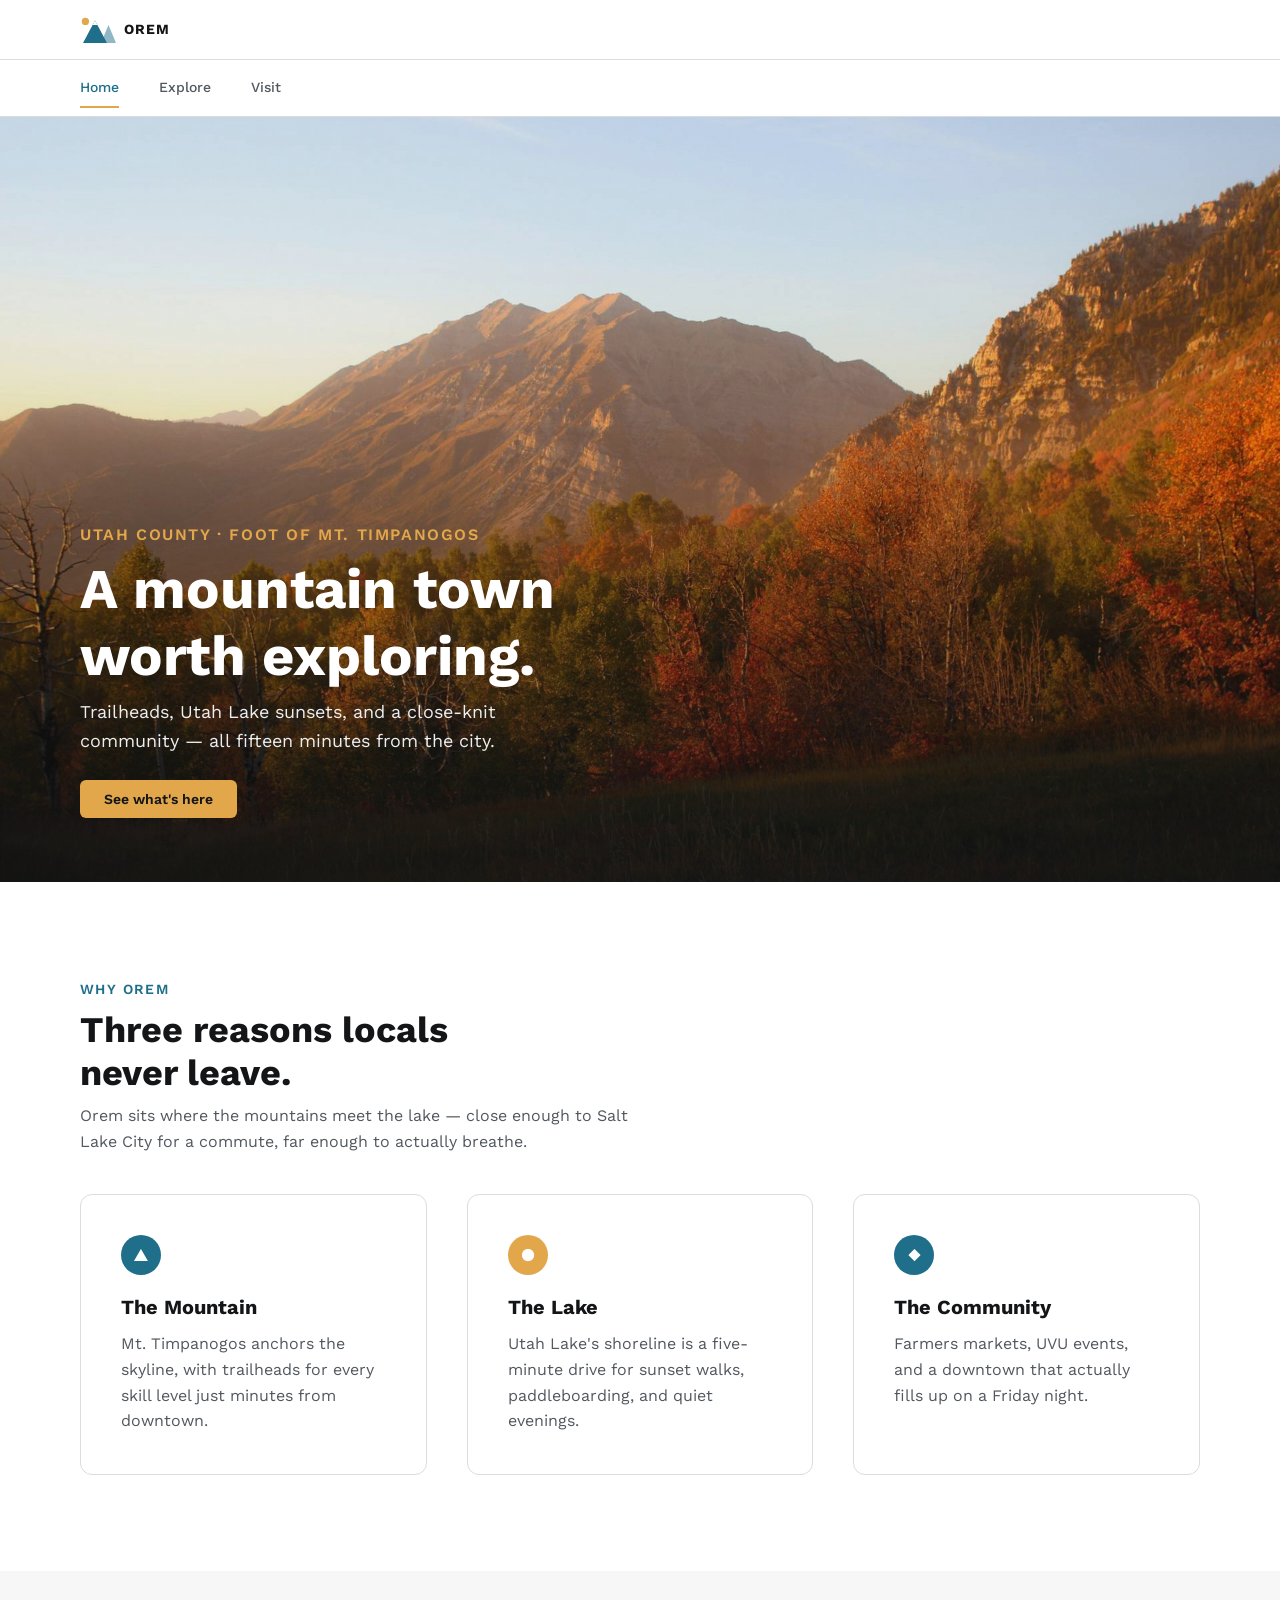
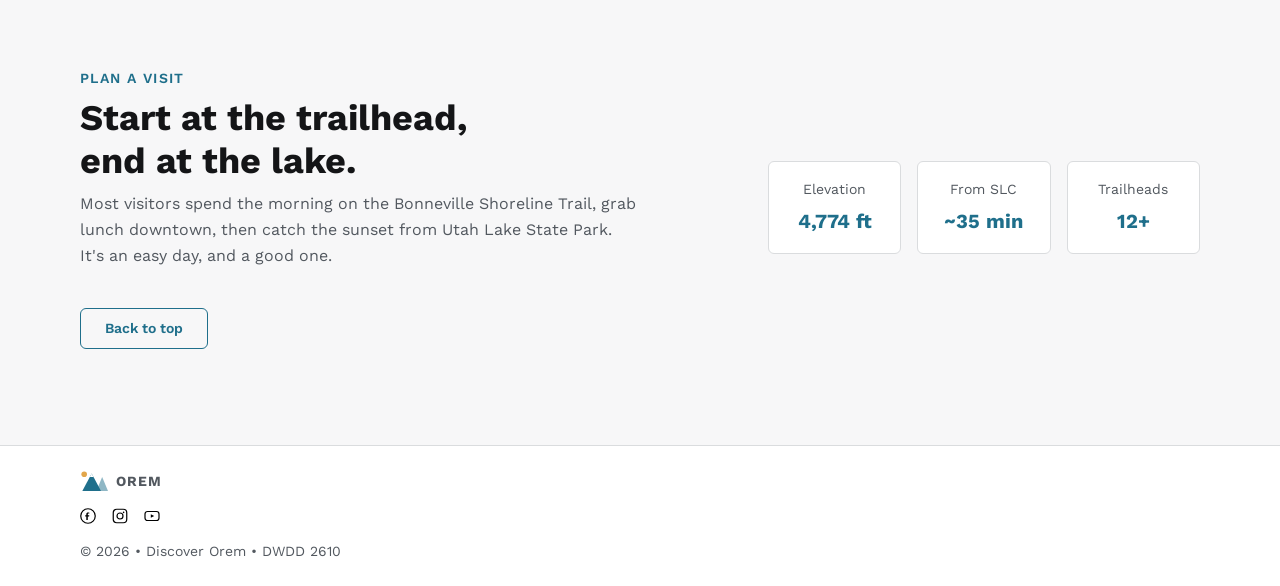
==== index.html @ 6ee5d1b7 "wordpress theme" ====
<!doctype html>
<html lang="en">
<head>
  <meta charset="UTF-8" />
  <meta name="viewport" content="width=device-width, initial-scale=1.0" />
  <title>Discover Orem — A Mountain Town Worth Exploring</title>
  <meta name="description" content="Discover Orem, Utah — at the foot of Mt. Timpanogos. Trails, Utah Lake, community events, and small-town charm minutes from the city." />

  <!-- Open Graph -->
  <meta property="og:title" content="Discover Orem — A Mountain Town Worth Exploring" />
  <meta property="og:description" content="Discover Orem, Utah — at the foot of Mt. Timpanogos. Trails, Utah Lake, community events, and small-town charm minutes from the city." />
  <meta property="og:type" content="website" />
  <meta property="og:url" content="https://21sbishop.github.io/2610-start-file/" />
  <meta property="og:image" content="https://21sbishop.github.io/2610-start-file/img/og-image.jpg" />
  <meta property="og:image:width" content="1200" />
  <meta property="og:image:height" content="630" />
  <meta property="og:image:alt" content="Discover Orem: Mt. Timpanogos above fall foliage in Utah County" />
  <meta property="og:logo" content="https://21sbishop.github.io/2610-start-file/img/android-chrome-512x512.png" />
  <meta name="twitter:card" content="summary_large_image" />
  <meta name="twitter:title" content="Discover Orem — A Mountain Town Worth Exploring" />
  <meta name="twitter:description" content="Discover Orem, Utah — at the foot of Mt. Timpanogos. Trails, Utah Lake, community events, and small-town charm minutes from the city." />
  <meta name="twitter:image" content="https://21sbishop.github.io/2610-start-file/img/og-image.jpg" />

  <!-- Favicons -->
  <link rel="icon" href="favicon.ico" sizes="any" />
  <link rel="icon" type="image/png" sizes="96x96" href="img/favicon-96x96.png" />
  <link rel="icon" type="image/svg+xml" href="img/favicon.svg" />
  <link rel="icon" type="image/png" sizes="32x32" href="img/favicon-32x32.png" />
  <link rel="icon" type="image/png" sizes="16x16" href="img/favicon-16x16.png" />
  <link rel="apple-touch-icon" sizes="180x180" href="img/apple-touch-icon.png" />
  <link rel="manifest" href="site.webmanifest" />
  <meta name="theme-color" content="#1f6f8b" />
  <meta name="apple-mobile-web-app-title" content="Orem" />

  
  <link rel="preconnect" href="https://fonts.googleapis.com" />
  <link rel="preconnect" href="https://fonts.gstatic.com" crossorigin />
  <link href="https://fonts.googleapis.com/css2?family=Work+Sans:wght@400;500;600;700&display=swap" rel="stylesheet" />


  <link rel="stylesheet" href="styles/styles.min.css" />

  <!-- Scripts -->
  <script src="scripts/year.js" defer></script>
  <script src="scripts/navigation.js" defer></script>
</head>
<body>
  <a class="skip-link" href="#main">Skip to main content</a>

  <header class="site-header">
    <div class="container site-header__inner">
      <a class="brand" href="#hero">
        <img class="brand__mark" src="img/logo.svg" alt="" width="36" height="27" loading="lazy" />
        <span class="brand__name">OREM</span>
      </a>
      <button class="hamburger-button" aria-label="Toggle navigation" aria-expanded="false" aria-controls="primary-nav"></button>
    </div>
  </header>

  <nav class="primary-nav" id="primary-nav" aria-label="Primary">
    <div class="container">
      <ul class="site-nav">
        <li class="active"><a class="site-nav__link" href="#hero">Home</a></li>
        <li><a class="site-nav__link" href="#features">Explore</a></li>
        <li><a class="site-nav__link" href="#visit">Visit</a></li>
      </ul>
    </div>
  </nav>

  <main id="main">
 
    <section class="hero" id="hero">
      <div class="hero__media" role="img" aria-label="Golden-hour view of the Wasatch mountains and fall foliage in Provo Canyon, Utah"></div>
      <div class="hero__scrim"></div>
      <div class="container hero__content">
        <p class="hero__eyebrow">Utah County · Foot of Mt. Timpanogos</p>
        <h1 class="hero__title">A mountain town worth exploring.</h1>
        <p class="hero__subtitle">
          Trailheads, Utah Lake sunsets, and a close-knit community — all
          fifteen minutes from the city.
        </p>
        <a class="button button--primary" href="#features">See what's here</a>
      </div>
    </section>

   
    <section class="section" id="features">
      <div class="container">
        <p class="section__eyebrow">Why Orem</p>
        <h2 class="section__title">Three reasons locals never leave.</h2>
        <p class="section__lede">
          Orem sits where the mountains meet the lake — close enough to
          Salt Lake City for a commute, far enough to actually breathe.
        </p>

        <div class="card-grid">
          <article class="card">
            <div class="card__icon card__icon--primary" aria-hidden="true">▲</div>
            <h3 class="card__title">The Mountain</h3>
            <p class="card__text">
              Mt. Timpanogos anchors the skyline, with trailheads for
              every skill level just minutes from downtown.
            </p>
          </article>

          <article class="card">
            <div class="card__icon card__icon--secondary" aria-hidden="true">●</div>
            <h3 class="card__title">The Lake</h3>
            <p class="card__text">
              Utah Lake's shoreline is a five-minute drive for sunset
              walks, paddleboarding, and quiet evenings.
            </p>
          </article>

          <article class="card">
            <div class="card__icon card__icon--primary" aria-hidden="true">◆</div>
            <h3 class="card__title">The Community</h3>
            <p class="card__text">
              Farmers markets, UVU events, and a downtown that actually
              fills up on a Friday night.
            </p>
          </article>
        </div>
      </div>
    </section>

    
    <section class="section section--alt" id="visit">
      <div class="container visit">
        <div class="visit__text">
          <p class="section__eyebrow">Plan a visit</p>
          <h2 class="section__title">Start at the trailhead, end at the lake.</h2>
          <p class="section__lede">
            Most visitors spend the morning on the Bonneville Shoreline
            Trail, grab lunch downtown, then catch the sunset from Utah
            Lake State Park. It's an easy day, and a good one.
          </p>
          <a class="button button--secondary" href="#hero">Back to top</a>
        </div>
        <div class="visit__panel">
          <dl class="stat-list">
            <div class="stat">
              <dt class="stat__label">Elevation</dt>
              <dd class="stat__value">4,774 ft</dd>
            </div>
            <div class="stat">
              <dt class="stat__label">From SLC</dt>
              <dd class="stat__value">~35 min</dd>
            </div>
            <div class="stat">
              <dt class="stat__label">Trailheads</dt>
              <dd class="stat__value">12+</dd>
            </div>
          </dl>
        </div>
      </div>
    </section>
  </main>

  <footer class="site-footer">
    <div class="container site-footer__inner">
      <a class="brand brand--footer" href="#hero">
        <img class="brand__mark" src="img/logo.svg" alt="" width="28" height="21" loading="lazy" />
        <span class="brand__name">OREM</span>
      </a>

      <section class="social">
        <a href="#" target="_blank" rel="noopener" aria-label="Orem on Facebook"><img src="img/icon-facebook.svg" alt="" width="16" height="16"></a>
        <a href="#" target="_blank" rel="noopener" aria-label="Orem on Instagram"><img src="img/icon-instagram.svg" alt="" width="16" height="16"></a>
        <a href="#" target="_blank" rel="noopener" aria-label="Orem on YouTube"><img src="img/icon-youtube.svg" alt="" width="16" height="16"></a>
      </section>

      <p class="site-footer__copy">
        &copy; <span id="currentyear"></span> &bull; Discover Orem &bull; DWDD 2610
      </p>
    </div>
  </footer>
</body>
</html>
---- styles/styles.min.css ----
*,*::before,*::after{box-sizing:border-box}html{-webkit-text-size-adjust:100%;text-size-adjust:100%;scroll-behavior:smooth}body{margin:0;min-height:100vh}h1,h2,h3,h4,h5,h6,p,figure,blockquote,dl,dd{margin:0}ul,ol{margin:0;padding:0;list-style:none}img,picture,svg,video{display:block;max-width:100%;height:auto}a{color:inherit;text-decoration:none}button,input,select,textarea{font:inherit;color:inherit;background:none;border:none}button{cursor:pointer}table{border-collapse:collapse;border-spacing:0}:focus-visible{outline:3px solid currentColor;outline-offset:2px}body{font-family:"Work Sans",-apple-system,BlinkMacSystemFont,"Segoe UI",sans-serif;font-size:1rem;line-height:1.6;color:#141517;background-color:#fff}.container{width:100%;max-width:1200px;margin-inline:auto;padding-inline:1rem}.skip-link{position:absolute;top:-100%;left:0;background:#1f6f8b;color:#fff;padding:.5rem 1rem;z-index:100}.skip-link:focus{top:0}.site-header{background-color:#fff;border-bottom:1px solid #dadcde;position:sticky;top:0;z-index:10}.site-header__inner{display:flex;align-items:center;justify-content:space-between;gap:.5rem;padding-block:.5rem}.brand{display:flex;align-items:center;gap:.5rem}.brand__name{font-weight:700;letter-spacing:.08em;font-size:.875rem}.hamburger-button{position:relative;display:block;width:24px;height:18px;background:rgba(0,0,0,0);border:none;padding:0;margin:0;cursor:pointer;color:#141517}.hamburger-button::before{content:"";position:absolute;top:0;left:0;width:100%;height:2px;background-color:currentColor;border-radius:2px;box-shadow:0 7px 0 currentColor,0 14px 0 currentColor}.hamburger-button:focus-visible{outline:2px solid #1f6f8b;outline-offset:4px}.primary-nav{border-bottom:1px solid #dadcde;background-color:#fff}.primary-nav .site-nav{display:none;flex-direction:column;padding-block:.5rem}.primary-nav.is-open .site-nav{display:flex}.site-nav__link{display:block;font-weight:500;font-size:.875rem;color:#52585f;padding-block:.5rem;border-bottom:2px solid rgba(0,0,0,0);transition:color .15s ease,border-color .15s ease}.site-nav__link:hover,.site-nav__link:focus-visible{color:#141517}.site-nav li.active .site-nav__link{color:#1f6f8b;border-bottom-color:#e2a64b}.button{display:inline-block;padding:.5rem 1.5rem;border-radius:6px;font-weight:600;font-size:.875rem;transition:transform .15s ease,background-color .15s ease}.button:hover,.button:focus-visible{transform:translateY(-1px)}.button--primary{background-color:#e2a64b;color:#141517}.button--secondary{background-color:rgba(0,0,0,0);color:#1f6f8b;border:1px solid #1f6f8b}.hero{position:relative;min-height:70vh;display:flex;align-items:flex-end;overflow:hidden}.hero__media{position:absolute;inset:0;background-color:#141517;background-image:url("../img/hero.jpg");background-size:cover;background-position:center 65%}.hero__scrim{position:absolute;inset:0;background:linear-gradient(to top, rgba(20, 21, 23, 0.75), rgba(20, 21, 23, 0.1) 60%)}.hero__content{position:relative;z-index:1;color:#fff;padding-block:4rem 2.5rem}.hero__eyebrow{text-transform:uppercase;letter-spacing:.1em;font-size:.875rem;font-weight:600;color:#e2a64b;margin-bottom:.5rem}.hero__title{font-size:2.25rem;font-weight:700;line-height:1.2;max-width:14ch;margin-bottom:.5rem}.hero__subtitle{max-width:42ch;color:#edeeef;margin-bottom:1.5rem}.section{padding-block:4rem}.section--alt{background-color:#f7f7f8}.section__eyebrow{text-transform:uppercase;letter-spacing:.1em;font-size:.875rem;font-weight:600;color:#1f6f8b;margin-bottom:.5rem}.section__title{font-size:1.75rem;font-weight:700;line-height:1.2;max-width:20ch;margin-bottom:.5rem}.section__lede{max-width:56ch;color:#52585f;margin-bottom:2.5rem}.card-grid{display:grid;grid-template-columns:1fr;gap:1.5rem}.card{background-color:#fff;border:1px solid #dadcde;border-radius:12px;padding:1.5rem}.card__icon{display:inline-flex;align-items:center;justify-content:center;width:2.5rem;height:2.5rem;border-radius:50%;font-size:1.125rem;margin-bottom:1rem;color:#fff}.card__icon--primary{background-color:#1f6f8b}.card__icon--secondary{background-color:#e2a64b}.card__title{font-size:1.25rem;font-weight:700;margin-bottom:.5rem}.card__text{color:#52585f}.visit{display:grid;gap:2.5rem}.stat-list{display:grid;grid-template-columns:repeat(3, 1fr);gap:1rem}.stat{background-color:#fff;border-radius:6px;padding:1rem;text-align:center;border:1px solid #dadcde}.stat__label{display:block;font-size:.875rem;color:#52585f;margin-bottom:.25rem}.stat__value{display:block;font-size:1.25rem;font-weight:700;color:#1f6f8b;margin:0}.site-footer{border-top:1px solid #dadcde;padding-block:1.5rem}.site-footer__inner{display:flex;flex-direction:column;align-items:flex-start;gap:1rem}.brand--footer .brand__name{color:#52585f}.social{display:flex;gap:1rem}.social a{display:inline-flex;color:#52585f;transition:color .15s ease}.social a:hover,.social a:focus-visible{color:#1f6f8b}.site-footer__copy{font-size:.875rem;color:#52585f}@media(min-width: 48rem){.container{padding-inline:2.5rem}.hamburger-button{display:none}.primary-nav .site-nav{display:flex;flex-direction:row;gap:2.5rem;padding-block:.5rem}.hero{min-height:60vh}.hero__title{font-size:2.75rem;max-width:16ch}.card-grid{grid-template-columns:repeat(2, 1fr)}.visit{grid-template-columns:3fr 2fr;align-items:center}}@media(min-width: 64rem){.site-header__inner{padding-block:1rem}.hero{min-height:85vh}.hero__content{padding-block:6rem 4rem}.hero__eyebrow{font-size:1rem}.hero__title{font-size:3.5rem;max-width:18ch}.hero__subtitle{font-size:1.125rem}.section{padding-block:6rem}.section__title{font-size:2.25rem}.card-grid{grid-template-columns:repeat(3, 1fr);gap:2.5rem}.card{padding:2.5rem}}@media(min-width: 90rem){.hero__title{font-size:4rem}.section__lede{font-size:1.125rem}.stat__value{font-size:1.75rem}}
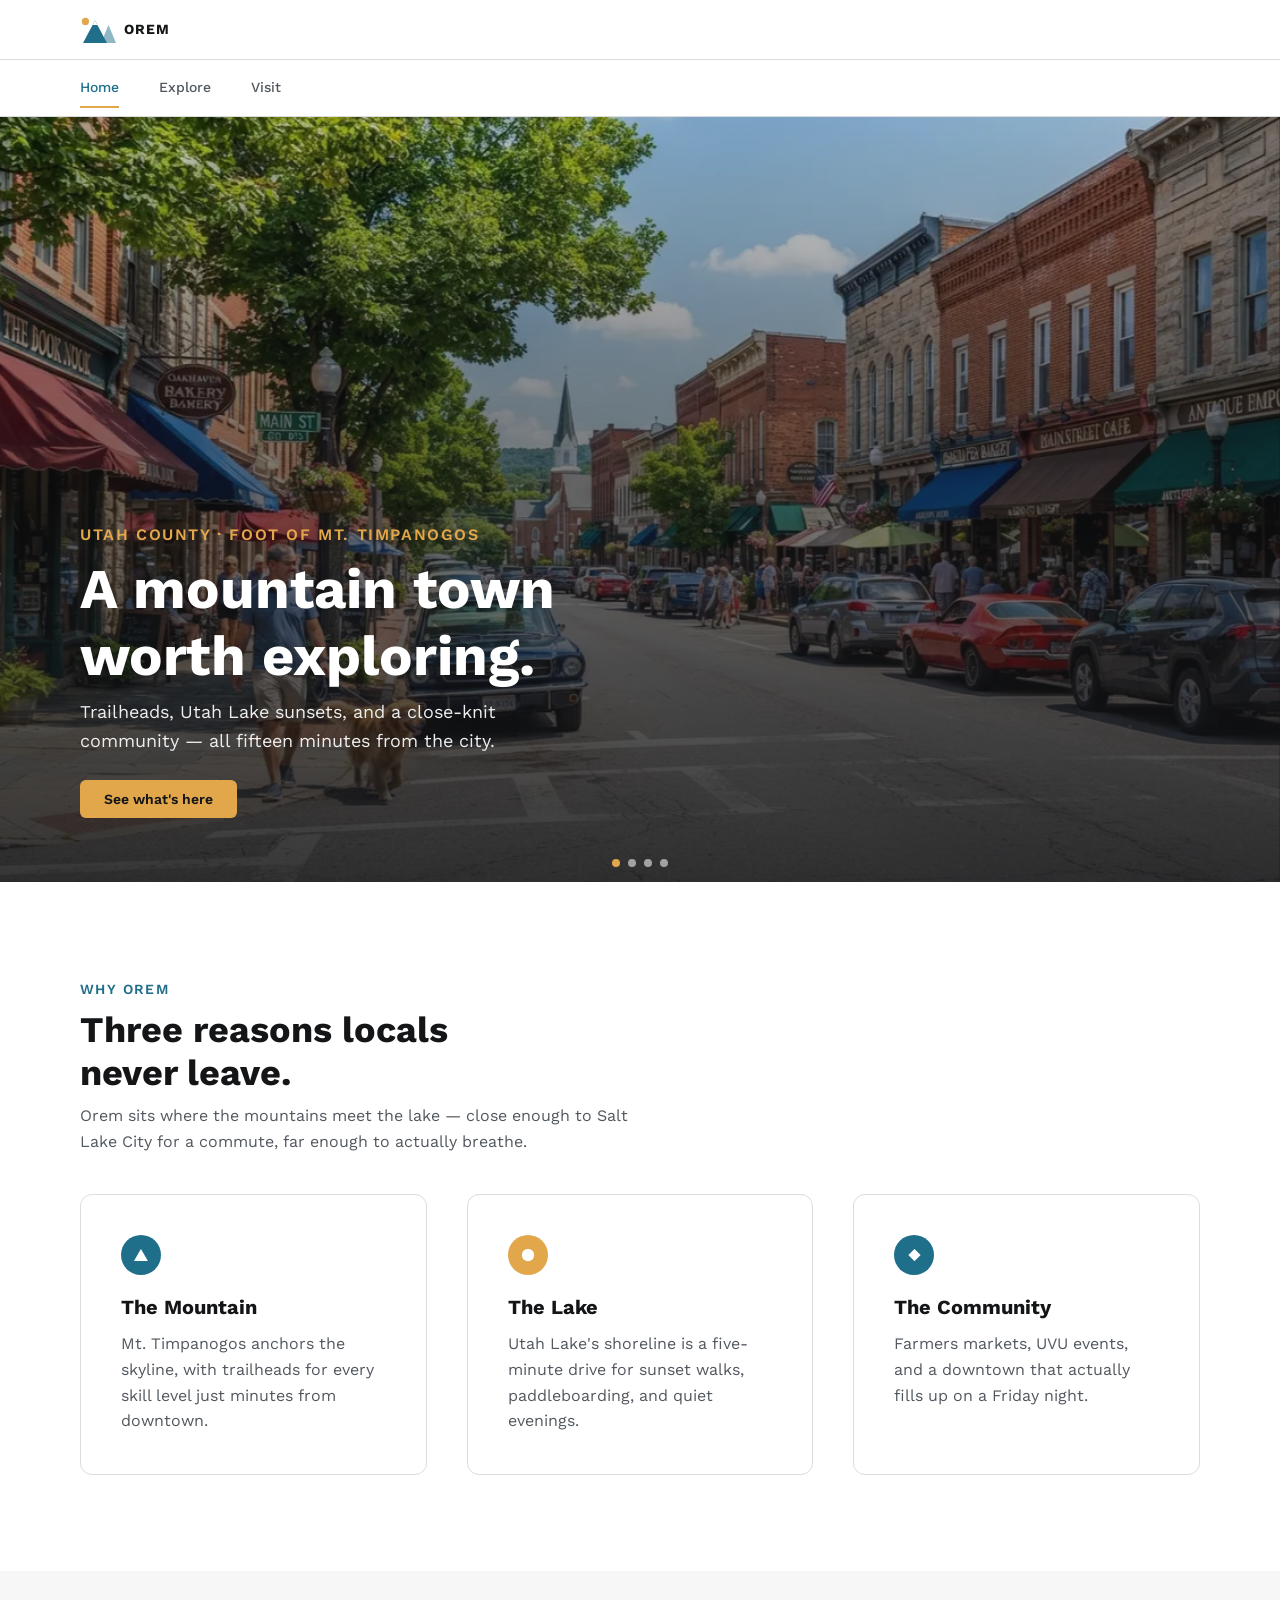
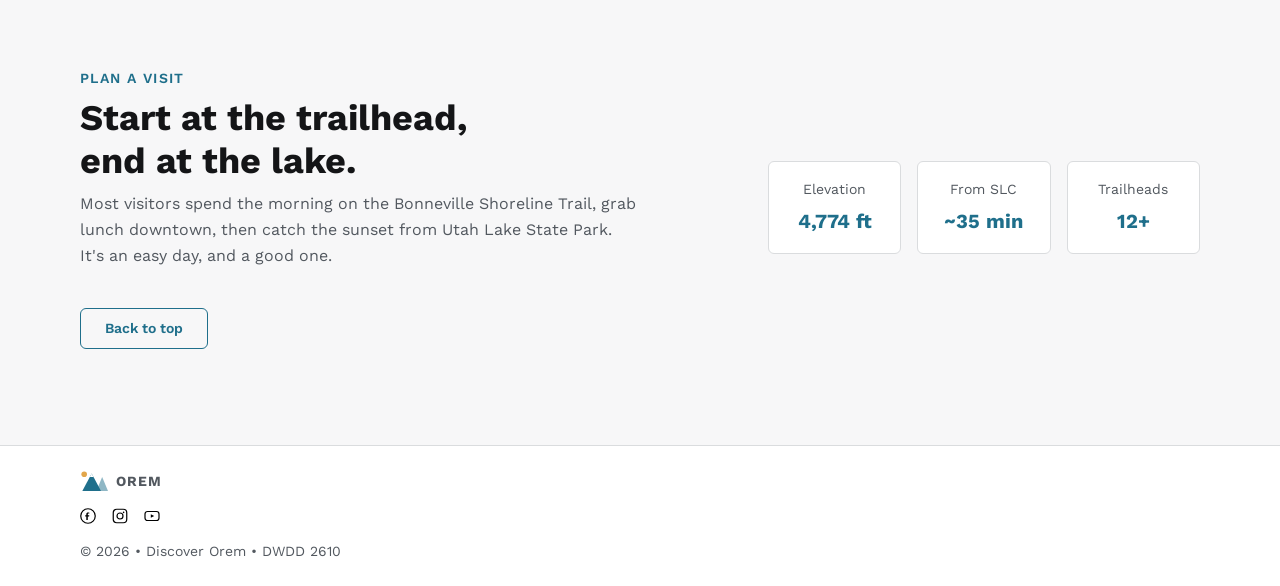
==== commit 9a18172d: "slider" ====
--- a/index.html
+++ b/index.html
@@ -22,7 +22,7 @@
   <meta name="twitter:image" content="https://21sbishop.github.io/2610-start-file/img/og-image.jpg" />
 
   <!-- Favicons -->
-  <link rel="icon" href="favicon.ico" sizes="any" />
+  <link rel="icon" href="favicon.ico?v=2" sizes="any" />
   <link rel="icon" type="image/png" sizes="96x96" href="img/favicon-96x96.png" />
   <link rel="icon" type="image/svg+xml" href="img/favicon.svg" />
   <link rel="icon" type="image/png" sizes="32x32" href="img/favicon-32x32.png" />
@@ -39,10 +39,13 @@
 
 
   <link rel="stylesheet" href="styles/styles.min.css" />
+  <link rel="stylesheet" href="https://cdn.jsdelivr.net/npm/swiper@11/swiper-bundle.min.css" />
 
   <!-- Scripts -->
   <script src="scripts/year.js" defer></script>
   <script src="scripts/navigation.js" defer></script>
+  <script src="https://cdn.jsdelivr.net/npm/swiper@11/swiper-bundle.min.js" defer></script>
+  <script src="scripts/swiper.js" defer></script>
 </head>
 <body>
   <a class="skip-link" href="#main">Skip to main content</a>
@@ -70,8 +73,37 @@
   <main id="main">
  
     <section class="hero" id="hero">
-      <div class="hero__media" role="img" aria-label="Golden-hour view of the Wasatch mountains and fall foliage in Provo Canyon, Utah"></div>
+      <!-- Slider: Swiper.js, small images up to 450px wide, large images above -->
+      <div class="swiper hero__media">
+        <div class="swiper-wrapper">
+          <div class="swiper-slide">
+            <picture>
+              <source media="(min-width: 450px)" srcset="sliders/slider1-large.webp">
+              <img src="sliders/slider1-small.webp" alt="Summer on Main Street in Orem, with a man walking his golden retriever past classic cars" width="450" height="338" loading="lazy">
+            </picture>
+          </div>
+          <div class="swiper-slide">
+            <picture>
+              <source media="(min-width: 450px)" srcset="sliders/slider2-large.webp">
+              <img src="sliders/slider2-small.webp" alt="Fall on Main Street in Orem, with orange and red trees, scooters, and bike riders" width="450" height="338" loading="lazy">
+            </picture>
+          </div>
+          <div class="swiper-slide">
+            <picture>
+              <source media="(min-width: 450px)" srcset="sliders/slider3-large.webp">
+              <img src="sliders/slider3-small.webp" alt="Winter on Main Street in Orem, with neighbors shoveling snow from the sidewalks" width="450" height="338" loading="lazy">
+            </picture>
+          </div>
+          <div class="swiper-slide">
+            <picture>
+              <source media="(min-width: 450px)" srcset="sliders/slider4-large.webp">
+              <img src="sliders/slider4-small.webp" alt="Fireworks over Main Street in Orem on a summer night" width="450" height="338" loading="lazy">
+            </picture>
+          </div>
+        </div>
+      </div>
       <div class="hero__scrim"></div>
+      <div class="swiper-pagination"></div>
       <div class="container hero__content">
         <p class="hero__eyebrow">Utah County · Foot of Mt. Timpanogos</p>
         <h1 class="hero__title">A mountain town worth exploring.</h1>
--- a/styles/styles.min.css
+++ b/styles/styles.min.css
@@ -1 +1 @@
-*,*::before,*::after{box-sizing:border-box}html{-webkit-text-size-adjust:100%;text-size-adjust:100%;scroll-behavior:smooth}body{margin:0;min-height:100vh}h1,h2,h3,h4,h5,h6,p,figure,blockquote,dl,dd{margin:0}ul,ol{margin:0;padding:0;list-style:none}img,picture,svg,video{display:block;max-width:100%;height:auto}a{color:inherit;text-decoration:none}button,input,select,textarea{font:inherit;color:inherit;background:none;border:none}button{cursor:pointer}table{border-collapse:collapse;border-spacing:0}:focus-visible{outline:3px solid currentColor;outline-offset:2px}body{font-family:"Work Sans",-apple-system,BlinkMacSystemFont,"Segoe UI",sans-serif;font-size:1rem;line-height:1.6;color:#141517;background-color:#fff}.container{width:100%;max-width:1200px;margin-inline:auto;padding-inline:1rem}.skip-link{position:absolute;top:-100%;left:0;background:#1f6f8b;color:#fff;padding:.5rem 1rem;z-index:100}.skip-link:focus{top:0}.site-header{background-color:#fff;border-bottom:1px solid #dadcde;position:sticky;top:0;z-index:10}.site-header__inner{display:flex;align-items:center;justify-content:space-between;gap:.5rem;padding-block:.5rem}.brand{display:flex;align-items:center;gap:.5rem}.brand__name{font-weight:700;letter-spacing:.08em;font-size:.875rem}.hamburger-button{position:relative;display:block;width:24px;height:18px;background:rgba(0,0,0,0);border:none;padding:0;margin:0;cursor:pointer;color:#141517}.hamburger-button::before{content:"";position:absolute;top:0;left:0;width:100%;height:2px;background-color:currentColor;border-radius:2px;box-shadow:0 7px 0 currentColor,0 14px 0 currentColor}.hamburger-button:focus-visible{outline:2px solid #1f6f8b;outline-offset:4px}.primary-nav{border-bottom:1px solid #dadcde;background-color:#fff}.primary-nav .site-nav{display:none;flex-direction:column;padding-block:.5rem}.primary-nav.is-open .site-nav{display:flex}.site-nav__link{display:block;font-weight:500;font-size:.875rem;color:#52585f;padding-block:.5rem;border-bottom:2px solid rgba(0,0,0,0);transition:color .15s ease,border-color .15s ease}.site-nav__link:hover,.site-nav__link:focus-visible{color:#141517}.site-nav li.active .site-nav__link{color:#1f6f8b;border-bottom-color:#e2a64b}.button{display:inline-block;padding:.5rem 1.5rem;border-radius:6px;font-weight:600;font-size:.875rem;transition:transform .15s ease,background-color .15s ease}.button:hover,.button:focus-visible{transform:translateY(-1px)}.button--primary{background-color:#e2a64b;color:#141517}.button--secondary{background-color:rgba(0,0,0,0);color:#1f6f8b;border:1px solid #1f6f8b}.hero{position:relative;min-height:70vh;display:flex;align-items:flex-end;overflow:hidden}.hero__media{position:absolute;inset:0;background-color:#141517;background-image:url("../img/hero.jpg");background-size:cover;background-position:center 65%}.hero__scrim{position:absolute;inset:0;background:linear-gradient(to top, rgba(20, 21, 23, 0.75), rgba(20, 21, 23, 0.1) 60%)}.hero__content{position:relative;z-index:1;color:#fff;padding-block:4rem 2.5rem}.hero__eyebrow{text-transform:uppercase;letter-spacing:.1em;font-size:.875rem;font-weight:600;color:#e2a64b;margin-bottom:.5rem}.hero__title{font-size:2.25rem;font-weight:700;line-height:1.2;max-width:14ch;margin-bottom:.5rem}.hero__subtitle{max-width:42ch;color:#edeeef;margin-bottom:1.5rem}.section{padding-block:4rem}.section--alt{background-color:#f7f7f8}.section__eyebrow{text-transform:uppercase;letter-spacing:.1em;font-size:.875rem;font-weight:600;color:#1f6f8b;margin-bottom:.5rem}.section__title{font-size:1.75rem;font-weight:700;line-height:1.2;max-width:20ch;margin-bottom:.5rem}.section__lede{max-width:56ch;color:#52585f;margin-bottom:2.5rem}.card-grid{display:grid;grid-template-columns:1fr;gap:1.5rem}.card{background-color:#fff;border:1px solid #dadcde;border-radius:12px;padding:1.5rem}.card__icon{display:inline-flex;align-items:center;justify-content:center;width:2.5rem;height:2.5rem;border-radius:50%;font-size:1.125rem;margin-bottom:1rem;color:#fff}.card__icon--primary{background-color:#1f6f8b}.card__icon--secondary{background-color:#e2a64b}.card__title{font-size:1.25rem;font-weight:700;margin-bottom:.5rem}.card__text{color:#52585f}.visit{display:grid;gap:2.5rem}.stat-list{display:grid;grid-template-columns:repeat(3, 1fr);gap:1rem}.stat{background-color:#fff;border-radius:6px;padding:1rem;text-align:center;border:1px solid #dadcde}.stat__label{display:block;font-size:.875rem;color:#52585f;margin-bottom:.25rem}.stat__value{display:block;font-size:1.25rem;font-weight:700;color:#1f6f8b;margin:0}.site-footer{border-top:1px solid #dadcde;padding-block:1.5rem}.site-footer__inner{display:flex;flex-direction:column;align-items:flex-start;gap:1rem}.brand--footer .brand__name{color:#52585f}.social{display:flex;gap:1rem}.social a{display:inline-flex;color:#52585f;transition:color .15s ease}.social a:hover,.social a:focus-visible{color:#1f6f8b}.site-footer__copy{font-size:.875rem;color:#52585f}@media(min-width: 48rem){.container{padding-inline:2.5rem}.hamburger-button{display:none}.primary-nav .site-nav{display:flex;flex-direction:row;gap:2.5rem;padding-block:.5rem}.hero{min-height:60vh}.hero__title{font-size:2.75rem;max-width:16ch}.card-grid{grid-template-columns:repeat(2, 1fr)}.visit{grid-template-columns:3fr 2fr;align-items:center}}@media(min-width: 64rem){.site-header__inner{padding-block:1rem}.hero{min-height:85vh}.hero__content{padding-block:6rem 4rem}.hero__eyebrow{font-size:1rem}.hero__title{font-size:3.5rem;max-width:18ch}.hero__subtitle{font-size:1.125rem}.section{padding-block:6rem}.section__title{font-size:2.25rem}.card-grid{grid-template-columns:repeat(3, 1fr);gap:2.5rem}.card{padding:2.5rem}}@media(min-width: 90rem){.hero__title{font-size:4rem}.section__lede{font-size:1.125rem}.stat__value{font-size:1.75rem}}
+*,*::before,*::after{box-sizing:border-box}html{-webkit-text-size-adjust:100%;text-size-adjust:100%;scroll-behavior:smooth}body{margin:0;min-height:100vh}h1,h2,h3,h4,h5,h6,p,figure,blockquote,dl,dd{margin:0}ul,ol{margin:0;padding:0;list-style:none}img,picture,svg,video{display:block;max-width:100%;height:auto}a{color:inherit;text-decoration:none}button,input,select,textarea{font:inherit;color:inherit;background:none;border:none}button{cursor:pointer}table{border-collapse:collapse;border-spacing:0}:focus-visible{outline:3px solid currentColor;outline-offset:2px}body{font-family:"Work Sans",-apple-system,BlinkMacSystemFont,"Segoe UI",sans-serif;font-size:1rem;line-height:1.6;color:#141517;background-color:#fff}.container{width:100%;max-width:1200px;margin-inline:auto;padding-inline:1rem}.skip-link{position:absolute;top:-100%;left:0;background:#1f6f8b;color:#fff;padding:.5rem 1rem;z-index:100}.skip-link:focus{top:0}.site-header{background-color:#fff;border-bottom:1px solid #dadcde;position:sticky;top:0;z-index:10}.site-header__inner{display:flex;align-items:center;justify-content:space-between;gap:.5rem;padding-block:.5rem}.brand{display:flex;align-items:center;gap:.5rem}.brand__name{font-weight:700;letter-spacing:0.08em;font-size:.875rem}.hamburger-button{position:relative;display:block;width:24px;height:18px;background:transparent;border:none;padding:0;margin:0;cursor:pointer;color:#141517}.hamburger-button::before{content:"";position:absolute;top:0;left:0;width:100%;height:2px;background-color:currentColor;border-radius:2px;box-shadow:0 7px 0 currentColor, 0 14px 0 currentColor}.hamburger-button:focus-visible{outline:2px solid #1f6f8b;outline-offset:4px}.primary-nav{border-bottom:1px solid #dadcde;background-color:#fff}.primary-nav .site-nav{display:none;flex-direction:column;padding-block:.5rem}.primary-nav.is-open .site-nav{display:flex}.site-nav__link{display:block;font-weight:500;font-size:.875rem;color:#52585f;padding-block:.5rem;border-bottom:2px solid transparent;transition:color 0.15s ease, border-color 0.15s ease}.site-nav__link:hover,.site-nav__link:focus-visible{color:#141517}.site-nav li.active .site-nav__link{color:#1f6f8b;border-bottom-color:#e2a64b}.button{display:inline-block;padding:.5rem 1.5rem;border-radius:6px;font-weight:600;font-size:.875rem;transition:transform 0.15s ease, background-color 0.15s ease}.button:hover,.button:focus-visible{transform:translateY(-1px)}.button--primary{background-color:#e2a64b;color:#141517}.button--secondary{background-color:transparent;color:#1f6f8b;border:1px solid #1f6f8b}.hero{position:relative;min-height:70vh;display:flex;align-items:flex-end;overflow:hidden}.hero__media{position:absolute;inset:0;background-color:#141517}.hero__scrim{position:absolute;inset:0;background:linear-gradient(to top, rgba(20,21,23,0.75), rgba(20,21,23,0.1) 60%)}.hero__content{position:relative;z-index:1;color:#fff;padding-block:4rem 2.5rem}.hero__eyebrow{text-transform:uppercase;letter-spacing:0.1em;font-size:.875rem;font-weight:600;color:#e2a64b;margin-bottom:.5rem}.hero__title{font-size:2.25rem;font-weight:700;line-height:1.2;max-width:14ch;margin-bottom:.5rem}.hero__subtitle{max-width:42ch;color:#edeeef;margin-bottom:1.5rem}.section{padding-block:4rem}.section--alt{background-color:#f7f7f8}.section__eyebrow{text-transform:uppercase;letter-spacing:0.1em;font-size:.875rem;font-weight:600;color:#1f6f8b;margin-bottom:.5rem}.section__title{font-size:1.75rem;font-weight:700;line-height:1.2;max-width:20ch;margin-bottom:.5rem}.section__lede{max-width:56ch;color:#52585f;margin-bottom:2.5rem}.card-grid{display:grid;grid-template-columns:1fr;gap:1.5rem}.card{background-color:#fff;border:1px solid #dadcde;border-radius:12px;padding:1.5rem}.card__icon{display:inline-flex;align-items:center;justify-content:center;width:2.5rem;height:2.5rem;border-radius:50%;font-size:1.125rem;margin-bottom:1rem;color:#fff}.card__icon--primary{background-color:#1f6f8b}.card__icon--secondary{background-color:#e2a64b}.card__title{font-size:1.25rem;font-weight:700;margin-bottom:.5rem}.card__text{color:#52585f}.visit{display:grid;gap:2.5rem}.stat-list{display:grid;grid-template-columns:repeat(3, 1fr);gap:1rem}.stat{background-color:#fff;border-radius:6px;padding:1rem;text-align:center;border:1px solid #dadcde}.stat__label{display:block;font-size:.875rem;color:#52585f;margin-bottom:0.25rem}.stat__value{display:block;font-size:1.25rem;font-weight:700;color:#1f6f8b;margin:0}.site-footer{border-top:1px solid #dadcde;padding-block:1.5rem}.site-footer__inner{display:flex;flex-direction:column;align-items:flex-start;gap:1rem}.brand--footer .brand__name{color:#52585f}.social{display:flex;gap:1rem}.social a{display:inline-flex;color:#52585f;transition:color 0.15s ease}.social a:hover,.social a:focus-visible{color:#1f6f8b}.site-footer__copy{font-size:.875rem;color:#52585f}@media (min-width: 48rem){.container{padding-inline:2.5rem}.hamburger-button{display:none}.primary-nav .site-nav{display:flex;flex-direction:row;gap:2.5rem;padding-block:.5rem}.hero{min-height:60vh}.hero__title{font-size:2.75rem;max-width:16ch}.card-grid{grid-template-columns:repeat(2, 1fr)}.visit{grid-template-columns:3fr 2fr;align-items:center}}@media (min-width: 64rem){.site-header__inner{padding-block:1rem}.hero{min-height:85vh}.hero__content{padding-block:6rem 4rem}.hero__eyebrow{font-size:1rem}.hero__title{font-size:3.5rem;max-width:18ch}.hero__subtitle{font-size:1.125rem}.section{padding-block:6rem}.section__title{font-size:2.25rem}.card-grid{grid-template-columns:repeat(3, 1fr);gap:2.5rem}.card{padding:2.5rem}}@media (min-width: 90rem){.hero__title{font-size:4rem}.section__lede{font-size:1.125rem}.stat__value{font-size:1.75rem}}.swiper{width:100%;height:100%}.hero .swiper.hero__media{position:absolute;z-index:0}.swiper-slide picture{display:block;height:100%}.swiper-slide img{display:block;width:100%;height:100%;object-fit:cover}.hero{--swiper-theme-color: #e2a64b;--swiper-pagination-bullet-inactive-color: #edeeef;--swiper-pagination-bullet-inactive-opacity: 0.6}.hero .swiper-pagination{z-index:2}.hero__scrim{pointer-events:none;background:linear-gradient(to top, rgba(20,21,23,0.85), rgba(20,21,23,0.45) 70%, rgba(20,21,23,0.2))}
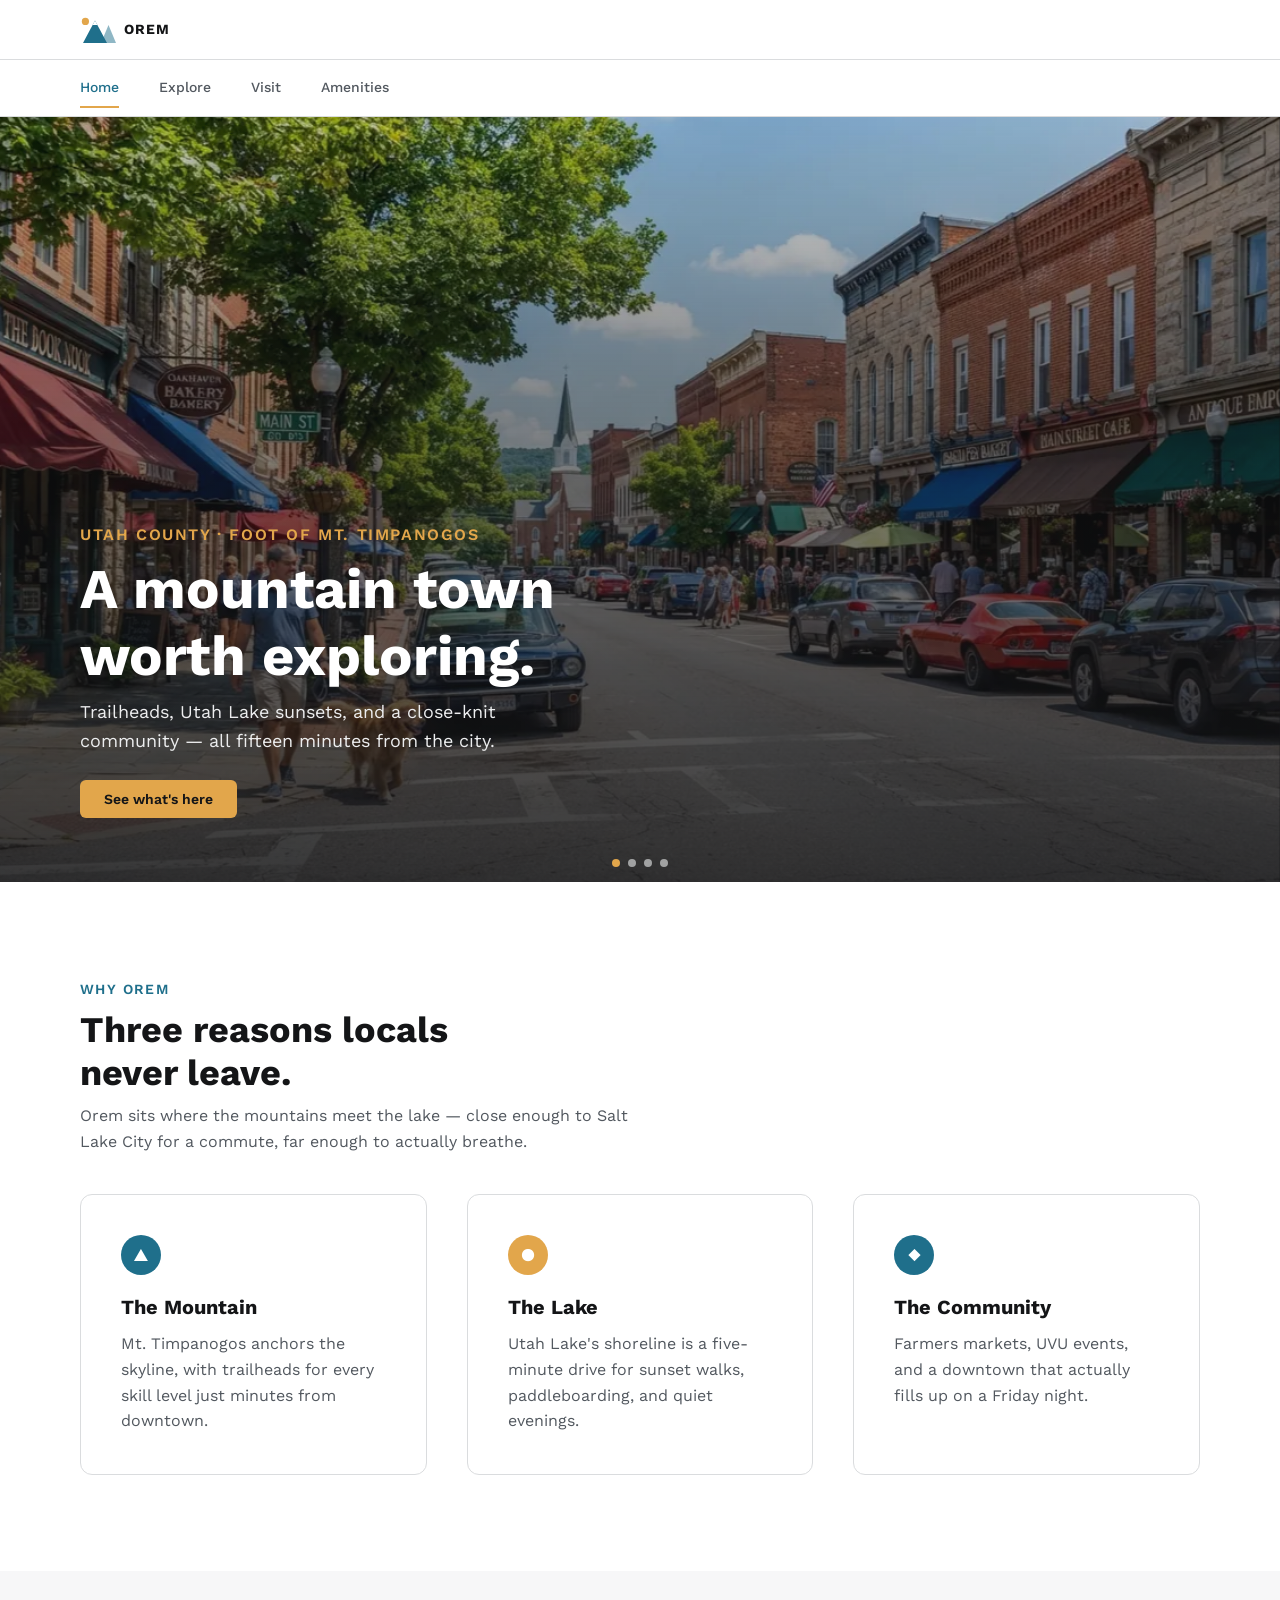
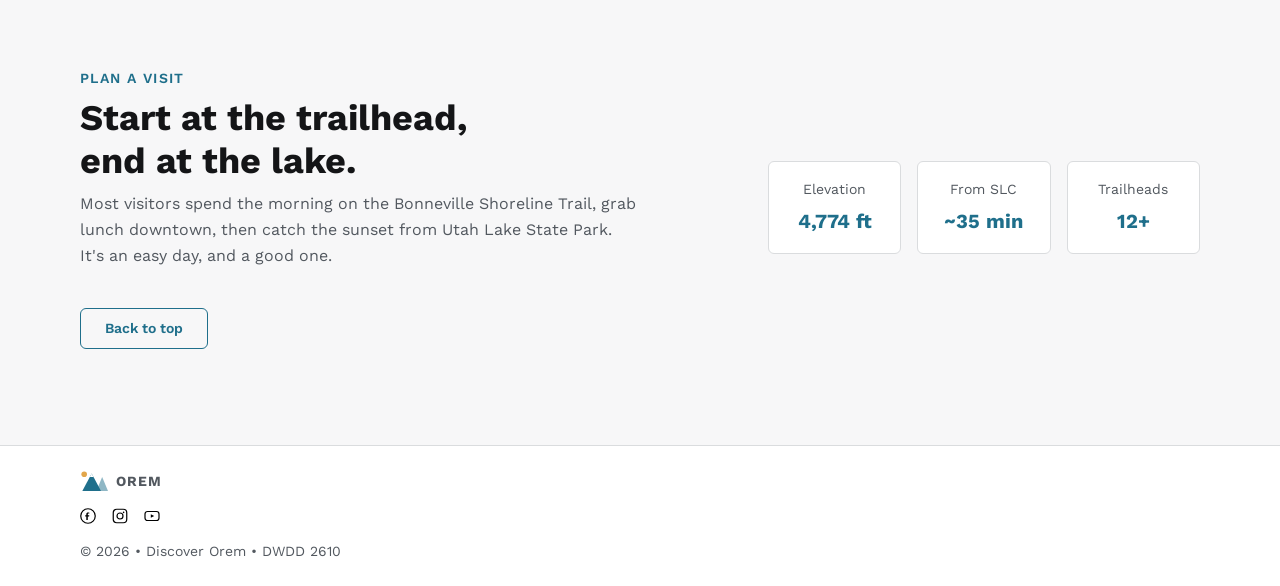
==== commit d55edf14: "hero video" ====
--- a/index.html
+++ b/index.html
@@ -66,6 +66,7 @@
         <li class="active"><a class="site-nav__link" href="#hero">Home</a></li>
         <li><a class="site-nav__link" href="#features">Explore</a></li>
         <li><a class="site-nav__link" href="#visit">Visit</a></li>
+        <li><a class="site-nav__link" href="amenities.html">Amenities</a></li>
       </ul>
     </div>
   </nav>
--- a/styles/styles.min.css
+++ b/styles/styles.min.css
@@ -1 +1 @@
-*,*::before,*::after{box-sizing:border-box}html{-webkit-text-size-adjust:100%;text-size-adjust:100%;scroll-behavior:smooth}body{margin:0;min-height:100vh}h1,h2,h3,h4,h5,h6,p,figure,blockquote,dl,dd{margin:0}ul,ol{margin:0;padding:0;list-style:none}img,picture,svg,video{display:block;max-width:100%;height:auto}a{color:inherit;text-decoration:none}button,input,select,textarea{font:inherit;color:inherit;background:none;border:none}button{cursor:pointer}table{border-collapse:collapse;border-spacing:0}:focus-visible{outline:3px solid currentColor;outline-offset:2px}body{font-family:"Work Sans",-apple-system,BlinkMacSystemFont,"Segoe UI",sans-serif;font-size:1rem;line-height:1.6;color:#141517;background-color:#fff}.container{width:100%;max-width:1200px;margin-inline:auto;padding-inline:1rem}.skip-link{position:absolute;top:-100%;left:0;background:#1f6f8b;color:#fff;padding:.5rem 1rem;z-index:100}.skip-link:focus{top:0}.site-header{background-color:#fff;border-bottom:1px solid #dadcde;position:sticky;top:0;z-index:10}.site-header__inner{display:flex;align-items:center;justify-content:space-between;gap:.5rem;padding-block:.5rem}.brand{display:flex;align-items:center;gap:.5rem}.brand__name{font-weight:700;letter-spacing:0.08em;font-size:.875rem}.hamburger-button{position:relative;display:block;width:24px;height:18px;background:transparent;border:none;padding:0;margin:0;cursor:pointer;color:#141517}.hamburger-button::before{content:"";position:absolute;top:0;left:0;width:100%;height:2px;background-color:currentColor;border-radius:2px;box-shadow:0 7px 0 currentColor, 0 14px 0 currentColor}.hamburger-button:focus-visible{outline:2px solid #1f6f8b;outline-offset:4px}.primary-nav{border-bottom:1px solid #dadcde;background-color:#fff}.primary-nav .site-nav{display:none;flex-direction:column;padding-block:.5rem}.primary-nav.is-open .site-nav{display:flex}.site-nav__link{display:block;font-weight:500;font-size:.875rem;color:#52585f;padding-block:.5rem;border-bottom:2px solid transparent;transition:color 0.15s ease, border-color 0.15s ease}.site-nav__link:hover,.site-nav__link:focus-visible{color:#141517}.site-nav li.active .site-nav__link{color:#1f6f8b;border-bottom-color:#e2a64b}.button{display:inline-block;padding:.5rem 1.5rem;border-radius:6px;font-weight:600;font-size:.875rem;transition:transform 0.15s ease, background-color 0.15s ease}.button:hover,.button:focus-visible{transform:translateY(-1px)}.button--primary{background-color:#e2a64b;color:#141517}.button--secondary{background-color:transparent;color:#1f6f8b;border:1px solid #1f6f8b}.hero{position:relative;min-height:70vh;display:flex;align-items:flex-end;overflow:hidden}.hero__media{position:absolute;inset:0;background-color:#141517}.hero__scrim{position:absolute;inset:0;background:linear-gradient(to top, rgba(20,21,23,0.75), rgba(20,21,23,0.1) 60%)}.hero__content{position:relative;z-index:1;color:#fff;padding-block:4rem 2.5rem}.hero__eyebrow{text-transform:uppercase;letter-spacing:0.1em;font-size:.875rem;font-weight:600;color:#e2a64b;margin-bottom:.5rem}.hero__title{font-size:2.25rem;font-weight:700;line-height:1.2;max-width:14ch;margin-bottom:.5rem}.hero__subtitle{max-width:42ch;color:#edeeef;margin-bottom:1.5rem}.section{padding-block:4rem}.section--alt{background-color:#f7f7f8}.section__eyebrow{text-transform:uppercase;letter-spacing:0.1em;font-size:.875rem;font-weight:600;color:#1f6f8b;margin-bottom:.5rem}.section__title{font-size:1.75rem;font-weight:700;line-height:1.2;max-width:20ch;margin-bottom:.5rem}.section__lede{max-width:56ch;color:#52585f;margin-bottom:2.5rem}.card-grid{display:grid;grid-template-columns:1fr;gap:1.5rem}.card{background-color:#fff;border:1px solid #dadcde;border-radius:12px;padding:1.5rem}.card__icon{display:inline-flex;align-items:center;justify-content:center;width:2.5rem;height:2.5rem;border-radius:50%;font-size:1.125rem;margin-bottom:1rem;color:#fff}.card__icon--primary{background-color:#1f6f8b}.card__icon--secondary{background-color:#e2a64b}.card__title{font-size:1.25rem;font-weight:700;margin-bottom:.5rem}.card__text{color:#52585f}.visit{display:grid;gap:2.5rem}.stat-list{display:grid;grid-template-columns:repeat(3, 1fr);gap:1rem}.stat{background-color:#fff;border-radius:6px;padding:1rem;text-align:center;border:1px solid #dadcde}.stat__label{display:block;font-size:.875rem;color:#52585f;margin-bottom:0.25rem}.stat__value{display:block;font-size:1.25rem;font-weight:700;color:#1f6f8b;margin:0}.site-footer{border-top:1px solid #dadcde;padding-block:1.5rem}.site-footer__inner{display:flex;flex-direction:column;align-items:flex-start;gap:1rem}.brand--footer .brand__name{color:#52585f}.social{display:flex;gap:1rem}.social a{display:inline-flex;color:#52585f;transition:color 0.15s ease}.social a:hover,.social a:focus-visible{color:#1f6f8b}.site-footer__copy{font-size:.875rem;color:#52585f}@media (min-width: 48rem){.container{padding-inline:2.5rem}.hamburger-button{display:none}.primary-nav .site-nav{display:flex;flex-direction:row;gap:2.5rem;padding-block:.5rem}.hero{min-height:60vh}.hero__title{font-size:2.75rem;max-width:16ch}.card-grid{grid-template-columns:repeat(2, 1fr)}.visit{grid-template-columns:3fr 2fr;align-items:center}}@media (min-width: 64rem){.site-header__inner{padding-block:1rem}.hero{min-height:85vh}.hero__content{padding-block:6rem 4rem}.hero__eyebrow{font-size:1rem}.hero__title{font-size:3.5rem;max-width:18ch}.hero__subtitle{font-size:1.125rem}.section{padding-block:6rem}.section__title{font-size:2.25rem}.card-grid{grid-template-columns:repeat(3, 1fr);gap:2.5rem}.card{padding:2.5rem}}@media (min-width: 90rem){.hero__title{font-size:4rem}.section__lede{font-size:1.125rem}.stat__value{font-size:1.75rem}}.swiper{width:100%;height:100%}.hero .swiper.hero__media{position:absolute;z-index:0}.swiper-slide picture{display:block;height:100%}.swiper-slide img{display:block;width:100%;height:100%;object-fit:cover}.hero{--swiper-theme-color: #e2a64b;--swiper-pagination-bullet-inactive-color: #edeeef;--swiper-pagination-bullet-inactive-opacity: 0.6}.hero .swiper-pagination{z-index:2}.hero__scrim{pointer-events:none;background:linear-gradient(to top, rgba(20,21,23,0.85), rgba(20,21,23,0.45) 70%, rgba(20,21,23,0.2))}
+*,*::before,*::after{box-sizing:border-box}html{-webkit-text-size-adjust:100%;text-size-adjust:100%;scroll-behavior:smooth}body{margin:0;min-height:100vh}h1,h2,h3,h4,h5,h6,p,figure,blockquote,dl,dd{margin:0}ul,ol{margin:0;padding:0;list-style:none}img,picture,svg,video{display:block;max-width:100%;height:auto}a{color:inherit;text-decoration:none}button,input,select,textarea{font:inherit;color:inherit;background:none;border:none}button{cursor:pointer}table{border-collapse:collapse;border-spacing:0}:focus-visible{outline:3px solid currentColor;outline-offset:2px}body{font-family:"Work Sans",-apple-system,BlinkMacSystemFont,"Segoe UI",sans-serif;font-size:1rem;line-height:1.6;color:#141517;background-color:#fff}.container{width:100%;max-width:1200px;margin-inline:auto;padding-inline:1rem}.skip-link{position:absolute;top:-100%;left:0;background:#1f6f8b;color:#fff;padding:.5rem 1rem;z-index:100}.skip-link:focus{top:0}.site-header{background-color:#fff;border-bottom:1px solid #dadcde;position:sticky;top:0;z-index:10}.site-header__inner{display:flex;align-items:center;justify-content:space-between;gap:.5rem;padding-block:.5rem}.brand{display:flex;align-items:center;gap:.5rem}.brand__name{font-weight:700;letter-spacing:0.08em;font-size:.875rem}.hamburger-button{position:relative;display:block;width:24px;height:18px;background:transparent;border:none;padding:0;margin:0;cursor:pointer;color:#141517}.hamburger-button::before{content:"";position:absolute;top:0;left:0;width:100%;height:2px;background-color:currentColor;border-radius:2px;box-shadow:0 7px 0 currentColor, 0 14px 0 currentColor}.hamburger-button:focus-visible{outline:2px solid #1f6f8b;outline-offset:4px}.primary-nav{border-bottom:1px solid #dadcde;background-color:#fff}.primary-nav .site-nav{display:none;flex-direction:column;padding-block:.5rem}.primary-nav.is-open .site-nav{display:flex}.site-nav__link{display:block;font-weight:500;font-size:.875rem;color:#52585f;padding-block:.5rem;border-bottom:2px solid transparent;transition:color 0.15s ease, border-color 0.15s ease}.site-nav__link:hover,.site-nav__link:focus-visible{color:#141517}.site-nav li.active .site-nav__link{color:#1f6f8b;border-bottom-color:#e2a64b}.button{display:inline-block;padding:.5rem 1.5rem;border-radius:6px;font-weight:600;font-size:.875rem;transition:transform 0.15s ease, background-color 0.15s ease}.button:hover,.button:focus-visible{transform:translateY(-1px)}.button--primary{background-color:#e2a64b;color:#141517}.button--secondary{background-color:transparent;color:#1f6f8b;border:1px solid #1f6f8b}.hero{position:relative;min-height:70vh;display:flex;align-items:flex-end;overflow:hidden}.hero__media{position:absolute;inset:0;background-color:#141517}.hero__scrim{position:absolute;inset:0;background:linear-gradient(to top, rgba(20,21,23,0.75), rgba(20,21,23,0.1) 60%)}.hero__content{position:relative;z-index:1;color:#fff;padding-block:4rem 2.5rem}.hero__eyebrow{text-transform:uppercase;letter-spacing:0.1em;font-size:.875rem;font-weight:600;color:#e2a64b;margin-bottom:.5rem}.hero__title{font-size:2.25rem;font-weight:700;line-height:1.2;max-width:14ch;margin-bottom:.5rem}.hero__subtitle{max-width:42ch;color:#edeeef;margin-bottom:1.5rem}.section{padding-block:4rem}.section--alt{background-color:#f7f7f8}.section__eyebrow{text-transform:uppercase;letter-spacing:0.1em;font-size:.875rem;font-weight:600;color:#1f6f8b;margin-bottom:.5rem}.section__title{font-size:1.75rem;font-weight:700;line-height:1.2;max-width:20ch;margin-bottom:.5rem}.section__lede{max-width:56ch;color:#52585f;margin-bottom:2.5rem}.card-grid{display:grid;grid-template-columns:1fr;gap:1.5rem}.card{background-color:#fff;border:1px solid #dadcde;border-radius:12px;padding:1.5rem}.card__icon{display:inline-flex;align-items:center;justify-content:center;width:2.5rem;height:2.5rem;border-radius:50%;font-size:1.125rem;margin-bottom:1rem;color:#fff}.card__icon--primary{background-color:#1f6f8b}.card__icon--secondary{background-color:#e2a64b}.card__title{font-size:1.25rem;font-weight:700;margin-bottom:.5rem}.card__text{color:#52585f}.visit{display:grid;gap:2.5rem}.stat-list{display:grid;grid-template-columns:repeat(3, 1fr);gap:1rem}.stat{background-color:#fff;border-radius:6px;padding:1rem;text-align:center;border:1px solid #dadcde}.stat__label{display:block;font-size:.875rem;color:#52585f;margin-bottom:0.25rem}.stat__value{display:block;font-size:1.25rem;font-weight:700;color:#1f6f8b;margin:0}.site-footer{border-top:1px solid #dadcde;padding-block:1.5rem}.site-footer__inner{display:flex;flex-direction:column;align-items:flex-start;gap:1rem}.brand--footer .brand__name{color:#52585f}.social{display:flex;gap:1rem}.social a{display:inline-flex;color:#52585f;transition:color 0.15s ease}.social a:hover,.social a:focus-visible{color:#1f6f8b}.site-footer__copy{font-size:.875rem;color:#52585f}.page-content h1{font-size:2.25rem;font-weight:700;line-height:1.2;margin-bottom:1.5rem}.page-content h2{font-size:1.75rem;font-weight:700;line-height:1.2;margin-block:2.5rem .5rem}.page-content h3{font-size:1.25rem;font-weight:600;margin-block:1.5rem .5rem}.page-content p{max-width:65ch;color:#52585f;margin-bottom:1rem}.page-content ul{margin-bottom:1rem}.page-content li{position:relative;padding-left:1.5rem;margin-bottom:.5rem;color:#52585f}.page-content li::before{content:"";position:absolute;left:0;top:0.6em;width:8px;height:8px;border-radius:50%;background-color:#e2a64b}.swiper{width:100%;height:100%}.hero .swiper.hero__media{position:absolute;z-index:0}.swiper-slide picture{display:block;height:100%}.swiper-slide img{display:block;width:100%;height:100%;object-fit:cover}.hero{--swiper-theme-color: #e2a64b;--swiper-pagination-bullet-inactive-color: #edeeef;--swiper-pagination-bullet-inactive-opacity: 0.6}.hero .swiper-pagination{z-index:2}.hero__scrim{pointer-events:none;background:linear-gradient(to top, rgba(20,21,23,0.85), rgba(20,21,23,0.45) 70%, rgba(20,21,23,0.2))}.hero-video{position:relative;margin-bottom:2.5rem;border-radius:12px;overflow:hidden}.hero-video video{display:block;width:100%;height:auto}.hero-video a{position:absolute;right:10px;bottom:10px;padding:.5rem 1rem;font-size:.875rem;font-weight:600;text-decoration:none;color:#141517;background-color:#e2a64b;border:2px solid #141517;border-radius:6px;box-shadow:0 4px 12px rgba(20,21,23,0.35);transition:background-color 0.15s ease}.hero-video a:hover,.hero-video a:focus-visible{background-color:#fff}@media (min-width: 48rem){.container{padding-inline:2.5rem}.hamburger-button{display:none}.primary-nav .site-nav{display:flex;flex-direction:row;gap:2.5rem;padding-block:.5rem}.hero{min-height:60vh}.hero__title{font-size:2.75rem;max-width:16ch}.card-grid{grid-template-columns:repeat(2, 1fr)}.visit{grid-template-columns:3fr 2fr;align-items:center}.hero-video a{right:20px;bottom:20px;padding:.5rem 1.5rem;font-size:1rem}.page-content h1{font-size:2.75rem}}@media (min-width: 64rem){.site-header__inner{padding-block:1rem}.hero{min-height:85vh}.hero__content{padding-block:6rem 4rem}.hero__eyebrow{font-size:1rem}.hero__title{font-size:3.5rem;max-width:18ch}.hero__subtitle{font-size:1.125rem}.section{padding-block:6rem}.section__title{font-size:2.25rem}.card-grid{grid-template-columns:repeat(3, 1fr);gap:2.5rem}.card{padding:2.5rem}}@media (min-width: 90rem){.hero__title{font-size:4rem}.section__lede{font-size:1.125rem}.stat__value{font-size:1.75rem}}
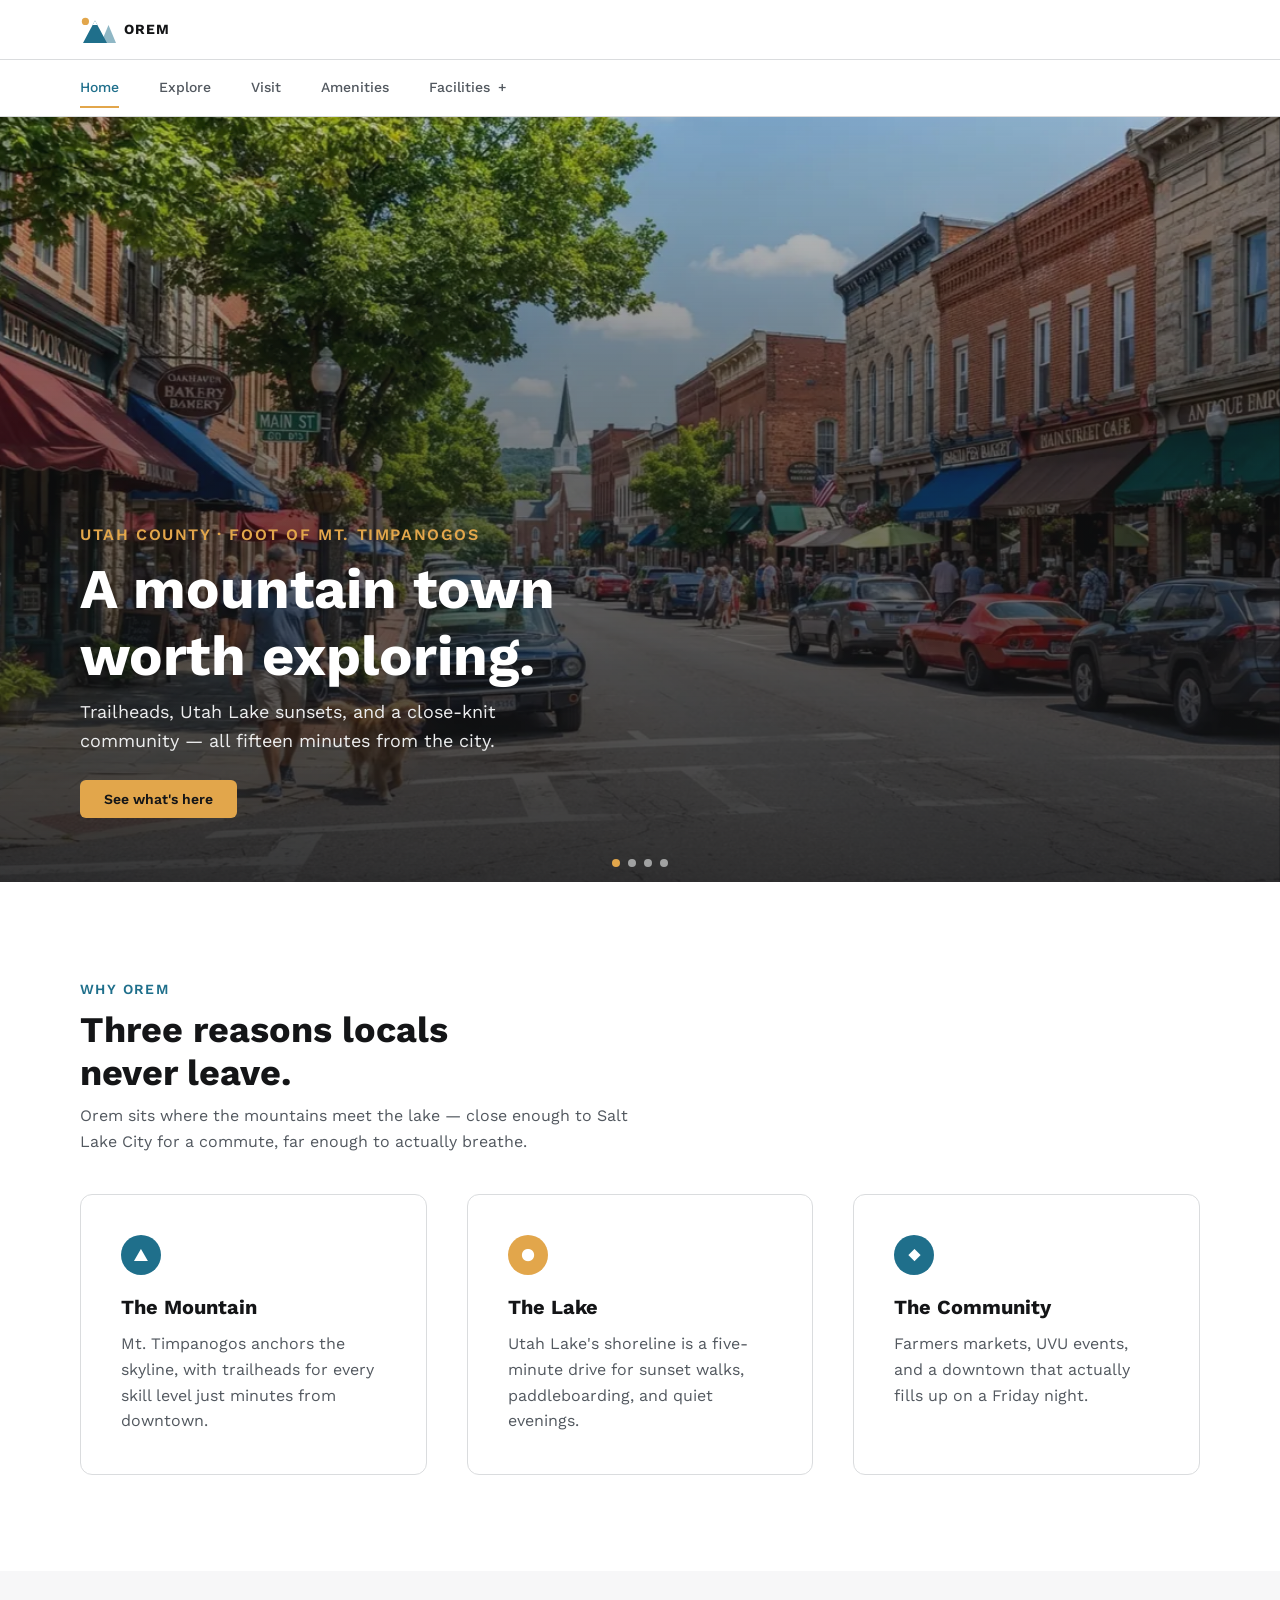
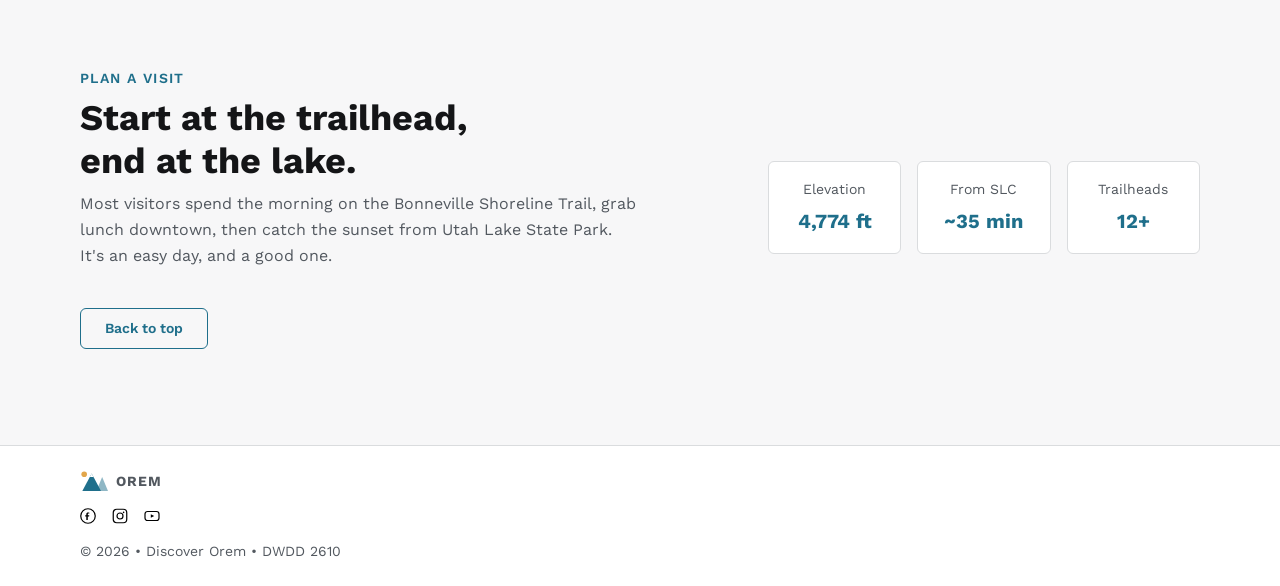
==== commit 1f0fb556: "navigation" ====
--- a/index.html
+++ b/index.html
@@ -63,10 +63,18 @@
   <nav class="primary-nav" id="primary-nav" aria-label="Primary">
     <div class="container">
       <ul class="site-nav">
-        <li class="active"><a class="site-nav__link" href="#hero">Home</a></li>
-        <li><a class="site-nav__link" href="#features">Explore</a></li>
-        <li><a class="site-nav__link" href="#visit">Visit</a></li>
-        <li><a class="site-nav__link" href="amenities.html">Amenities</a></li>
+        <li class="current-menu-item"><a href="#hero" aria-current="page">Home</a></li>
+        <li><a href="#features">Explore</a></li>
+        <li><a href="#visit">Visit</a></li>
+        <li><a href="amenities.html">Amenities</a></li>
+        <li class="menu-item-has-children"><a href="#">Facilities</a>
+          <ul>
+            <li><a href="library.html">Library</a></li>
+            <li><a href="recreation-center.html">Recreation Center</a></li>
+            <li><a href="sports-field.html">Sports Field</a></li>
+            <li><a href="city-park.html">City Park</a></li>
+          </ul>
+        </li>
       </ul>
     </div>
   </nav>
--- a/styles/styles.min.css
+++ b/styles/styles.min.css
@@ -1 +1 @@
-*,*::before,*::after{box-sizing:border-box}html{-webkit-text-size-adjust:100%;text-size-adjust:100%;scroll-behavior:smooth}body{margin:0;min-height:100vh}h1,h2,h3,h4,h5,h6,p,figure,blockquote,dl,dd{margin:0}ul,ol{margin:0;padding:0;list-style:none}img,picture,svg,video{display:block;max-width:100%;height:auto}a{color:inherit;text-decoration:none}button,input,select,textarea{font:inherit;color:inherit;background:none;border:none}button{cursor:pointer}table{border-collapse:collapse;border-spacing:0}:focus-visible{outline:3px solid currentColor;outline-offset:2px}body{font-family:"Work Sans",-apple-system,BlinkMacSystemFont,"Segoe UI",sans-serif;font-size:1rem;line-height:1.6;color:#141517;background-color:#fff}.container{width:100%;max-width:1200px;margin-inline:auto;padding-inline:1rem}.skip-link{position:absolute;top:-100%;left:0;background:#1f6f8b;color:#fff;padding:.5rem 1rem;z-index:100}.skip-link:focus{top:0}.site-header{background-color:#fff;border-bottom:1px solid #dadcde;position:sticky;top:0;z-index:10}.site-header__inner{display:flex;align-items:center;justify-content:space-between;gap:.5rem;padding-block:.5rem}.brand{display:flex;align-items:center;gap:.5rem}.brand__name{font-weight:700;letter-spacing:0.08em;font-size:.875rem}.hamburger-button{position:relative;display:block;width:24px;height:18px;background:transparent;border:none;padding:0;margin:0;cursor:pointer;color:#141517}.hamburger-button::before{content:"";position:absolute;top:0;left:0;width:100%;height:2px;background-color:currentColor;border-radius:2px;box-shadow:0 7px 0 currentColor, 0 14px 0 currentColor}.hamburger-button:focus-visible{outline:2px solid #1f6f8b;outline-offset:4px}.primary-nav{border-bottom:1px solid #dadcde;background-color:#fff}.primary-nav .site-nav{display:none;flex-direction:column;padding-block:.5rem}.primary-nav.is-open .site-nav{display:flex}.site-nav__link{display:block;font-weight:500;font-size:.875rem;color:#52585f;padding-block:.5rem;border-bottom:2px solid transparent;transition:color 0.15s ease, border-color 0.15s ease}.site-nav__link:hover,.site-nav__link:focus-visible{color:#141517}.site-nav li.active .site-nav__link{color:#1f6f8b;border-bottom-color:#e2a64b}.button{display:inline-block;padding:.5rem 1.5rem;border-radius:6px;font-weight:600;font-size:.875rem;transition:transform 0.15s ease, background-color 0.15s ease}.button:hover,.button:focus-visible{transform:translateY(-1px)}.button--primary{background-color:#e2a64b;color:#141517}.button--secondary{background-color:transparent;color:#1f6f8b;border:1px solid #1f6f8b}.hero{position:relative;min-height:70vh;display:flex;align-items:flex-end;overflow:hidden}.hero__media{position:absolute;inset:0;background-color:#141517}.hero__scrim{position:absolute;inset:0;background:linear-gradient(to top, rgba(20,21,23,0.75), rgba(20,21,23,0.1) 60%)}.hero__content{position:relative;z-index:1;color:#fff;padding-block:4rem 2.5rem}.hero__eyebrow{text-transform:uppercase;letter-spacing:0.1em;font-size:.875rem;font-weight:600;color:#e2a64b;margin-bottom:.5rem}.hero__title{font-size:2.25rem;font-weight:700;line-height:1.2;max-width:14ch;margin-bottom:.5rem}.hero__subtitle{max-width:42ch;color:#edeeef;margin-bottom:1.5rem}.section{padding-block:4rem}.section--alt{background-color:#f7f7f8}.section__eyebrow{text-transform:uppercase;letter-spacing:0.1em;font-size:.875rem;font-weight:600;color:#1f6f8b;margin-bottom:.5rem}.section__title{font-size:1.75rem;font-weight:700;line-height:1.2;max-width:20ch;margin-bottom:.5rem}.section__lede{max-width:56ch;color:#52585f;margin-bottom:2.5rem}.card-grid{display:grid;grid-template-columns:1fr;gap:1.5rem}.card{background-color:#fff;border:1px solid #dadcde;border-radius:12px;padding:1.5rem}.card__icon{display:inline-flex;align-items:center;justify-content:center;width:2.5rem;height:2.5rem;border-radius:50%;font-size:1.125rem;margin-bottom:1rem;color:#fff}.card__icon--primary{background-color:#1f6f8b}.card__icon--secondary{background-color:#e2a64b}.card__title{font-size:1.25rem;font-weight:700;margin-bottom:.5rem}.card__text{color:#52585f}.visit{display:grid;gap:2.5rem}.stat-list{display:grid;grid-template-columns:repeat(3, 1fr);gap:1rem}.stat{background-color:#fff;border-radius:6px;padding:1rem;text-align:center;border:1px solid #dadcde}.stat__label{display:block;font-size:.875rem;color:#52585f;margin-bottom:0.25rem}.stat__value{display:block;font-size:1.25rem;font-weight:700;color:#1f6f8b;margin:0}.site-footer{border-top:1px solid #dadcde;padding-block:1.5rem}.site-footer__inner{display:flex;flex-direction:column;align-items:flex-start;gap:1rem}.brand--footer .brand__name{color:#52585f}.social{display:flex;gap:1rem}.social a{display:inline-flex;color:#52585f;transition:color 0.15s ease}.social a:hover,.social a:focus-visible{color:#1f6f8b}.site-footer__copy{font-size:.875rem;color:#52585f}.page-content h1{font-size:2.25rem;font-weight:700;line-height:1.2;margin-bottom:1.5rem}.page-content h2{font-size:1.75rem;font-weight:700;line-height:1.2;margin-block:2.5rem .5rem}.page-content h3{font-size:1.25rem;font-weight:600;margin-block:1.5rem .5rem}.page-content p{max-width:65ch;color:#52585f;margin-bottom:1rem}.page-content ul{margin-bottom:1rem}.page-content li{position:relative;padding-left:1.5rem;margin-bottom:.5rem;color:#52585f}.page-content li::before{content:"";position:absolute;left:0;top:0.6em;width:8px;height:8px;border-radius:50%;background-color:#e2a64b}.swiper{width:100%;height:100%}.hero .swiper.hero__media{position:absolute;z-index:0}.swiper-slide picture{display:block;height:100%}.swiper-slide img{display:block;width:100%;height:100%;object-fit:cover}.hero{--swiper-theme-color: #e2a64b;--swiper-pagination-bullet-inactive-color: #edeeef;--swiper-pagination-bullet-inactive-opacity: 0.6}.hero .swiper-pagination{z-index:2}.hero__scrim{pointer-events:none;background:linear-gradient(to top, rgba(20,21,23,0.85), rgba(20,21,23,0.45) 70%, rgba(20,21,23,0.2))}.hero-video{position:relative;margin-bottom:2.5rem;border-radius:12px;overflow:hidden}.hero-video video{display:block;width:100%;height:auto}.hero-video a{position:absolute;right:10px;bottom:10px;padding:.5rem 1rem;font-size:.875rem;font-weight:600;text-decoration:none;color:#141517;background-color:#e2a64b;border:2px solid #141517;border-radius:6px;box-shadow:0 4px 12px rgba(20,21,23,0.35);transition:background-color 0.15s ease}.hero-video a:hover,.hero-video a:focus-visible{background-color:#fff}@media (min-width: 48rem){.container{padding-inline:2.5rem}.hamburger-button{display:none}.primary-nav .site-nav{display:flex;flex-direction:row;gap:2.5rem;padding-block:.5rem}.hero{min-height:60vh}.hero__title{font-size:2.75rem;max-width:16ch}.card-grid{grid-template-columns:repeat(2, 1fr)}.visit{grid-template-columns:3fr 2fr;align-items:center}.hero-video a{right:20px;bottom:20px;padding:.5rem 1.5rem;font-size:1rem}.page-content h1{font-size:2.75rem}}@media (min-width: 64rem){.site-header__inner{padding-block:1rem}.hero{min-height:85vh}.hero__content{padding-block:6rem 4rem}.hero__eyebrow{font-size:1rem}.hero__title{font-size:3.5rem;max-width:18ch}.hero__subtitle{font-size:1.125rem}.section{padding-block:6rem}.section__title{font-size:2.25rem}.card-grid{grid-template-columns:repeat(3, 1fr);gap:2.5rem}.card{padding:2.5rem}}@media (min-width: 90rem){.hero__title{font-size:4rem}.section__lede{font-size:1.125rem}.stat__value{font-size:1.75rem}}
+*,*::before,*::after{box-sizing:border-box}html{-webkit-text-size-adjust:100%;text-size-adjust:100%;scroll-behavior:smooth}body{margin:0;min-height:100vh}h1,h2,h3,h4,h5,h6,p,figure,blockquote,dl,dd{margin:0}ul,ol{margin:0;padding:0;list-style:none}img,picture,svg,video{display:block;max-width:100%;height:auto}a{color:inherit;text-decoration:none}button,input,select,textarea{font:inherit;color:inherit;background:none;border:none}button{cursor:pointer}table{border-collapse:collapse;border-spacing:0}:focus-visible{outline:3px solid currentColor;outline-offset:2px}body{font-family:"Work Sans",-apple-system,BlinkMacSystemFont,"Segoe UI",sans-serif;font-size:1rem;line-height:1.6;color:#141517;background-color:#fff}.container{width:100%;max-width:1200px;margin-inline:auto;padding-inline:1rem}.skip-link{position:absolute;top:-100%;left:0;background:#1f6f8b;color:#fff;padding:.5rem 1rem;z-index:100}.skip-link:focus{top:0}.site-header{background-color:#fff;border-bottom:1px solid #dadcde;position:sticky;top:0;z-index:10}.site-header__inner{display:flex;align-items:center;justify-content:space-between;gap:.5rem;padding-block:.5rem}.brand{display:flex;align-items:center;gap:.5rem}.brand__name{font-weight:700;letter-spacing:0.08em;font-size:.875rem}.hamburger-button{position:relative;display:block;width:24px;height:18px;background:transparent;border:none;padding:0;margin:0;cursor:pointer;color:#141517}.hamburger-button::before{content:"";position:absolute;top:0;left:0;width:100%;height:2px;background-color:currentColor;border-radius:2px;box-shadow:0 7px 0 currentColor, 0 14px 0 currentColor}.hamburger-button:focus-visible{outline:2px solid #1f6f8b;outline-offset:4px}.primary-nav{position:relative;z-index:999;border-bottom:1px solid #dadcde;background-color:#fff}.primary-nav .site-nav{display:none;flex-direction:column;padding-block:.5rem}.primary-nav .site-nav li ul{margin:0;padding:0;list-style-type:none}.primary-nav.is-open .site-nav{display:flex}.site-nav a{display:block;font-weight:500;font-size:.875rem;color:#52585f;padding-block:.5rem;border-bottom:2px solid transparent;transition:color 0.15s ease, border-color 0.15s ease}.site-nav a:hover,.site-nav a:focus-visible{color:#141517}.site-nav li.current-menu-item a{color:#1f6f8b;border-bottom-color:#e2a64b}.site-nav li ul a{text-transform:capitalize;font-size:0.8125rem;padding-left:15px}.site-nav .current-menu-parent>a{background-color:#edeeef;color:#1f6f8b}.site-nav .menu-item-has-children>a{display:grid;grid-template-columns:auto 16px;justify-content:start;gap:0.25rem}.site-nav .menu-item-has-children>a::after{content:"+";text-align:center}.site-nav .menu-item-has-children:hover>a::after,.site-nav .menu-item-has-children:focus-within>a::after{content:"\2014"}.site-nav .menu-item-has-children>ul{display:none}.site-nav .menu-item-has-children:hover>ul,.site-nav .menu-item-has-children:focus-within>ul{display:block}.button{display:inline-block;padding:.5rem 1.5rem;border-radius:6px;font-weight:600;font-size:.875rem;transition:transform 0.15s ease, background-color 0.15s ease}.button:hover,.button:focus-visible{transform:translateY(-1px)}.button--primary{background-color:#e2a64b;color:#141517}.button--secondary{background-color:transparent;color:#1f6f8b;border:1px solid #1f6f8b}.hero{position:relative;min-height:70vh;display:flex;align-items:flex-end;overflow:hidden}.hero__media{position:absolute;inset:0;background-color:#141517}.hero__scrim{position:absolute;inset:0;background:linear-gradient(to top, rgba(20,21,23,0.75), rgba(20,21,23,0.1) 60%)}.hero__content{position:relative;z-index:1;color:#fff;padding-block:4rem 2.5rem}.hero__eyebrow{text-transform:uppercase;letter-spacing:0.1em;font-size:.875rem;font-weight:600;color:#e2a64b;margin-bottom:.5rem}.hero__title{font-size:2.25rem;font-weight:700;line-height:1.2;max-width:14ch;margin-bottom:.5rem}.hero__subtitle{max-width:42ch;color:#edeeef;margin-bottom:1.5rem}.section{padding-block:4rem}.section--alt{background-color:#f7f7f8}.section__eyebrow{text-transform:uppercase;letter-spacing:0.1em;font-size:.875rem;font-weight:600;color:#1f6f8b;margin-bottom:.5rem}.section__title{font-size:1.75rem;font-weight:700;line-height:1.2;max-width:20ch;margin-bottom:.5rem}.section__lede{max-width:56ch;color:#52585f;margin-bottom:2.5rem}.card-grid{display:grid;grid-template-columns:1fr;gap:1.5rem}.card{background-color:#fff;border:1px solid #dadcde;border-radius:12px;padding:1.5rem}.card__icon{display:inline-flex;align-items:center;justify-content:center;width:2.5rem;height:2.5rem;border-radius:50%;font-size:1.125rem;margin-bottom:1rem;color:#fff}.card__icon--primary{background-color:#1f6f8b}.card__icon--secondary{background-color:#e2a64b}.card__title{font-size:1.25rem;font-weight:700;margin-bottom:.5rem}.card__text{color:#52585f}.visit{display:grid;gap:2.5rem}.stat-list{display:grid;grid-template-columns:repeat(3, 1fr);gap:1rem}.stat{background-color:#fff;border-radius:6px;padding:1rem;text-align:center;border:1px solid #dadcde}.stat__label{display:block;font-size:.875rem;color:#52585f;margin-bottom:0.25rem}.stat__value{display:block;font-size:1.25rem;font-weight:700;color:#1f6f8b;margin:0}.site-footer{clear:both;border-top:1px solid #dadcde;padding-block:1.5rem}.site-footer__inner{display:flex;flex-direction:column;align-items:flex-start;gap:1rem}.brand--footer .brand__name{color:#52585f}.social{display:flex;gap:1rem}.social a{display:inline-flex;color:#52585f;transition:color 0.15s ease}.social a:hover,.social a:focus-visible{color:#1f6f8b}.site-footer__copy{font-size:.875rem;color:#52585f}main.page{max-width:1200px;margin-inline:auto;padding:4rem 1rem}main>h1{font-size:2.25rem;font-weight:700;line-height:1.2;margin-bottom:1.5rem}main>h2{font-size:1.75rem;font-weight:700;line-height:1.2;margin-block:2.5rem .5rem}main>h3{font-size:1.25rem;font-weight:600;margin-block:1.5rem .5rem}main>p{max-width:65ch;color:#52585f;margin-bottom:1rem}main>ul{margin-bottom:1.5rem}main>ul li{position:relative;padding-left:1.5rem;margin-bottom:.5rem;color:#52585f}main>ul li::before{content:"\2713";position:absolute;left:0;font-weight:700;color:#1f6f8b}main>img{display:block;width:100%;height:auto;margin-bottom:1.5rem;border-radius:12px}main>address{font-style:normal;line-height:1.6;color:#141517;padding-left:1rem;border-left:4px solid #e2a64b;margin-block:1.5rem}.swiper{width:100%;height:100%}.hero .swiper.hero__media{position:absolute;z-index:0}.swiper-slide picture{display:block;height:100%}.swiper-slide img{display:block;width:100%;height:100%;object-fit:cover}.hero{--swiper-theme-color: #e2a64b;--swiper-pagination-bullet-inactive-color: #edeeef;--swiper-pagination-bullet-inactive-opacity: 0.6}.hero .swiper-pagination{z-index:2}.hero__scrim{pointer-events:none;background:linear-gradient(to top, rgba(20,21,23,0.85), rgba(20,21,23,0.45) 70%, rgba(20,21,23,0.2))}.hero-video{position:relative;margin-bottom:2.5rem;border-radius:12px;overflow:hidden}.hero-video video{display:block;width:100%;height:auto}.hero-video a{position:absolute;right:6px;bottom:6px;padding:0.25rem 0.5rem;font-size:0.75rem;font-weight:600;line-height:1.3;text-decoration:none;color:#141517;background-color:#e2a64b;border:1px solid #141517;border-radius:4px;box-shadow:0 2px 6px rgba(20,21,23,0.35);transition:background-color 0.15s ease}.hero-video a:hover,.hero-video a:focus-visible{background-color:#fff}.card-1{display:flex;flex-direction:column;gap:.5rem;padding:1rem;background-color:#fff;border:1px solid #dadcde;border-radius:12px;box-shadow:0 2px 8px rgba(20,21,23,0.06)}.card-1 span{font-size:1.25rem;font-weight:700;line-height:1.2;color:#141517}.card-1 img{display:block;width:100%;height:auto;border-radius:6px}.card-1 a{align-self:flex-start;margin-top:.5rem;font-weight:600;font-size:.875rem;color:#1f6f8b;border-bottom:2px solid #e2a64b;transition:color 0.15s ease}.card-1 a:hover,.card-1 a:focus-visible{color:#141517}.grid-1,.grid-2,.grid-3{display:grid;grid-template-columns:1fr;gap:1.5rem;margin-bottom:2.5rem}@media (min-width: 25rem){.grid-2,.grid-3{grid-template-columns:1fr 1fr}}@media (min-width: 50rem){.grid-3{grid-template-columns:1fr 1fr 1fr}}@media (min-width: 48rem){.container{padding-inline:2.5rem}.hamburger-button{display:none}.primary-nav .site-nav{display:flex;flex-direction:row;gap:2.5rem;padding-block:.5rem}.primary-nav{position:sticky;top:0}.site-header{position:static}.site-nav>li{position:relative}.site-nav>li>ul{position:absolute;top:100%;left:0;min-width:12rem;padding-block:.5rem;background-color:#edeeef;border-radius:0 0 6px 6px;box-shadow:0 6px 12px rgba(20,21,23,0.15)}.site-nav li ul a{padding-inline:1rem}.site-nav .current-menu-parent>a{padding-inline:.5rem;border-radius:6px 6px 0 0}.hero{min-height:60vh}.hero__title{font-size:2.75rem;max-width:16ch}.card-grid{grid-template-columns:repeat(2, 1fr)}.visit{grid-template-columns:3fr 2fr;align-items:center}.hero-video a{right:20px;bottom:20px;padding:.5rem 1.5rem;font-size:1rem;border-width:2px;border-radius:6px}main.page{padding-inline:2.5rem}main>h1{font-size:2.75rem}main>img{float:right;width:50%;margin:0 0 1.5rem 2.5rem}}@media (min-width: 64rem){.site-header__inner{padding-block:1rem}.hero{min-height:85vh}.hero__content{padding-block:6rem 4rem}.hero__eyebrow{font-size:1rem}.hero__title{font-size:3.5rem;max-width:18ch}.hero__subtitle{font-size:1.125rem}.section{padding-block:6rem}.section__title{font-size:2.25rem}.card-grid{grid-template-columns:repeat(3, 1fr);gap:2.5rem}.card{padding:2.5rem}}@media (min-width: 90rem){.hero__title{font-size:4rem}.section__lede{font-size:1.125rem}.stat__value{font-size:1.75rem}}
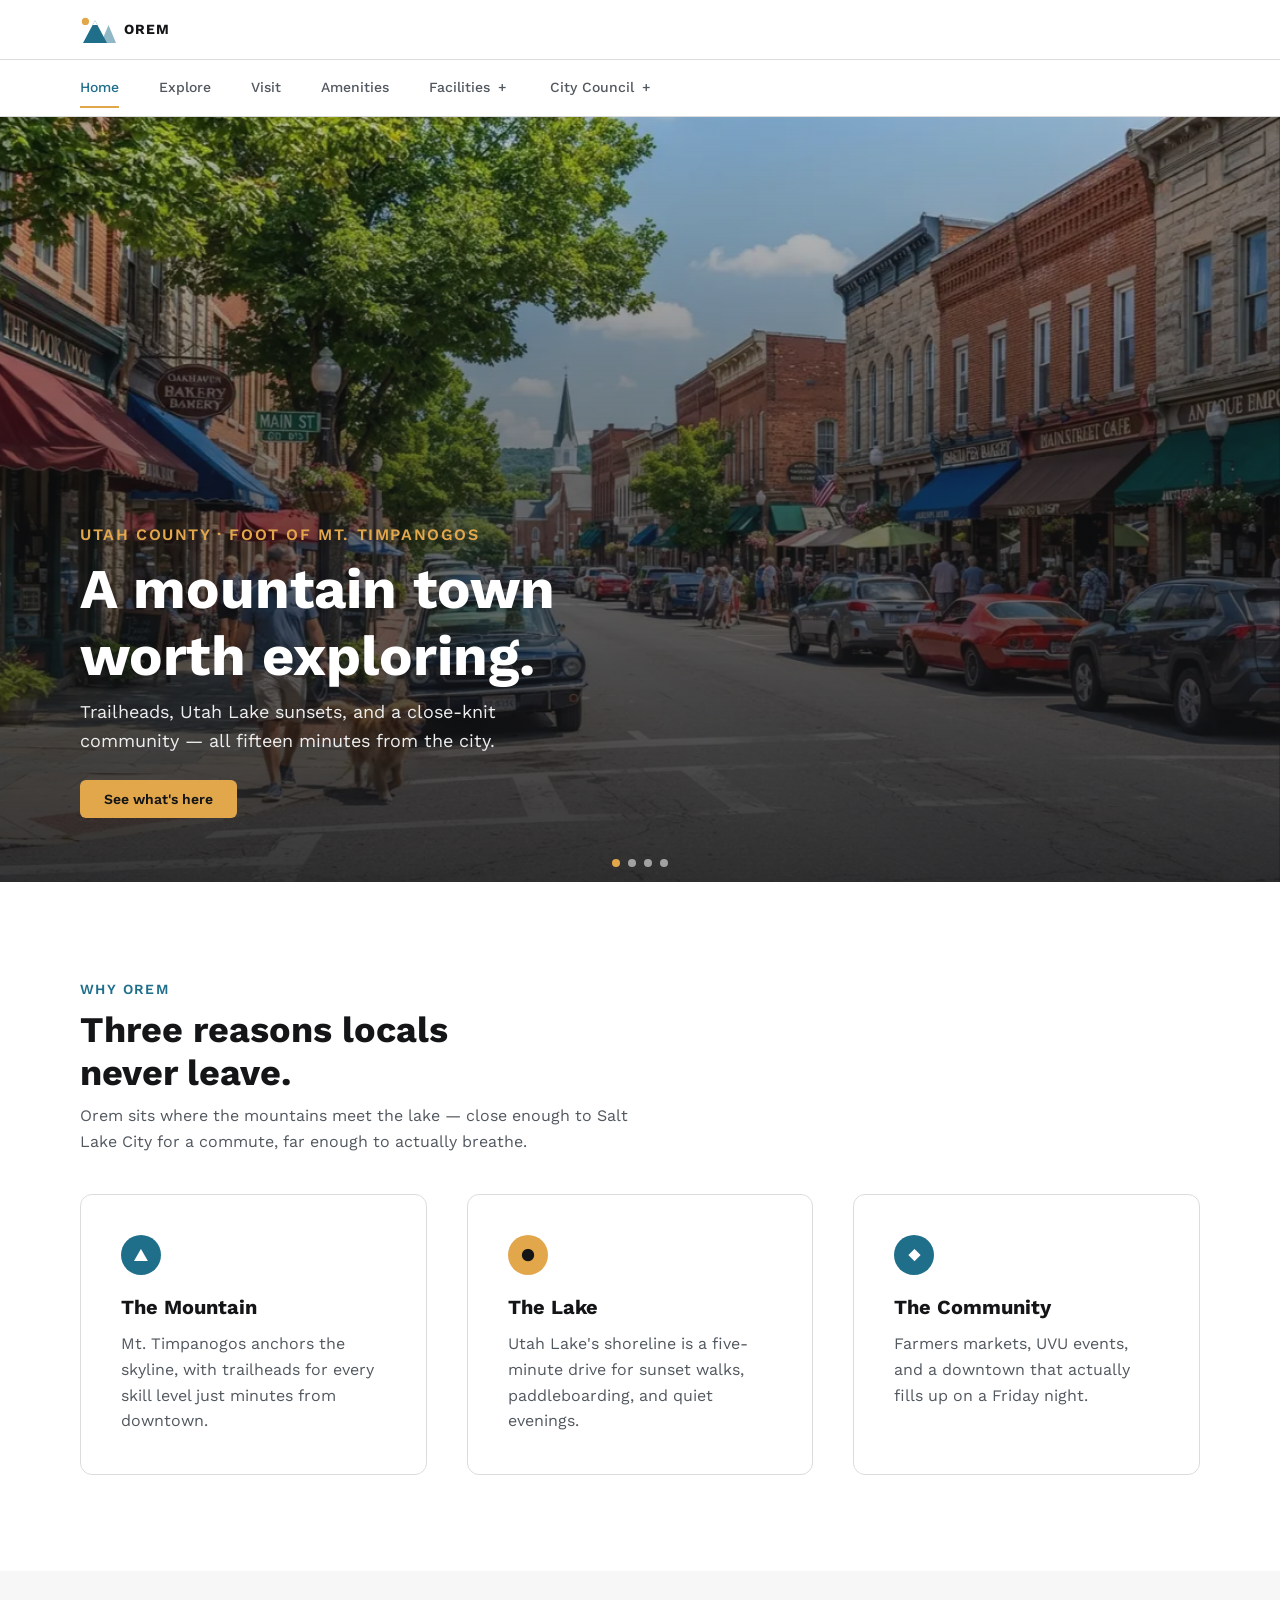
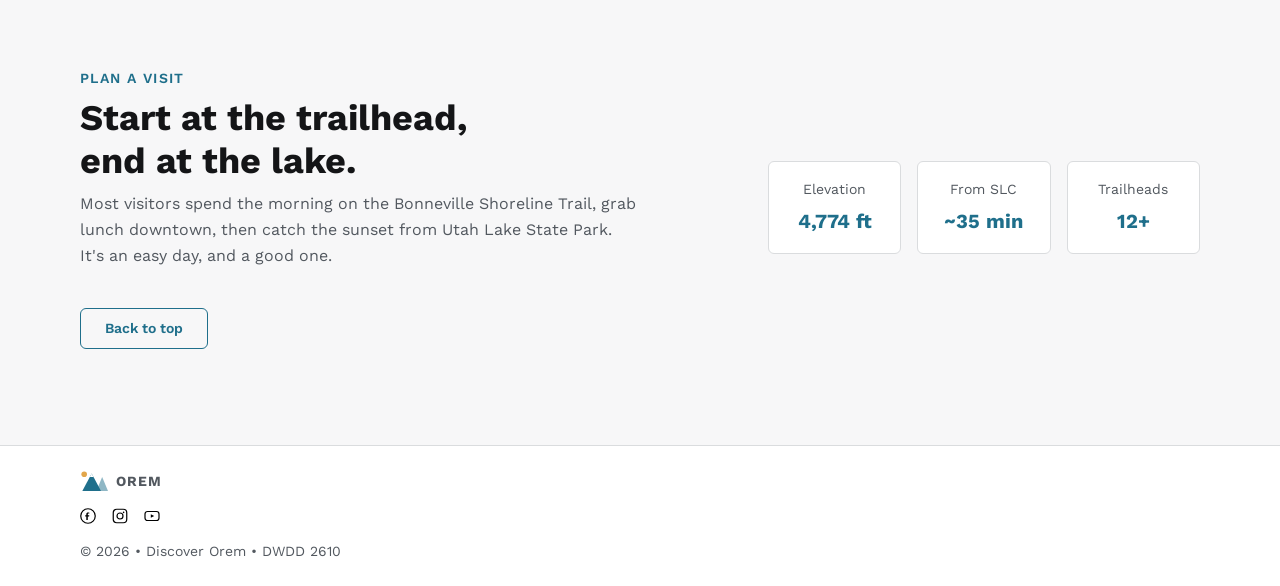
==== commit e7459d61: "agenda" ====
--- a/index.html
+++ b/index.html
@@ -75,6 +75,11 @@
             <li><a href="city-park.html">City Park</a></li>
           </ul>
         </li>
+        <li class="menu-item-has-children"><a href="#">City Council</a>
+          <ul>
+            <li><a href="meetings.html">Meetings</a></li>
+          </ul>
+        </li>
       </ul>
     </div>
   </nav>
@@ -205,11 +210,11 @@
         <span class="brand__name">OREM</span>
       </a>
 
-      <section class="social">
+      <div class="social">
         <a href="#" target="_blank" rel="noopener" aria-label="Orem on Facebook"><img src="img/icon-facebook.svg" alt="" width="16" height="16"></a>
         <a href="#" target="_blank" rel="noopener" aria-label="Orem on Instagram"><img src="img/icon-instagram.svg" alt="" width="16" height="16"></a>
         <a href="#" target="_blank" rel="noopener" aria-label="Orem on YouTube"><img src="img/icon-youtube.svg" alt="" width="16" height="16"></a>
-      </section>
+      </div>
 
       <p class="site-footer__copy">
         &copy; <span id="currentyear"></span> &bull; Discover Orem &bull; DWDD 2610
--- a/styles/styles.min.css
+++ b/styles/styles.min.css
@@ -1 +1 @@
-*,*::before,*::after{box-sizing:border-box}html{-webkit-text-size-adjust:100%;text-size-adjust:100%;scroll-behavior:smooth}body{margin:0;min-height:100vh}h1,h2,h3,h4,h5,h6,p,figure,blockquote,dl,dd{margin:0}ul,ol{margin:0;padding:0;list-style:none}img,picture,svg,video{display:block;max-width:100%;height:auto}a{color:inherit;text-decoration:none}button,input,select,textarea{font:inherit;color:inherit;background:none;border:none}button{cursor:pointer}table{border-collapse:collapse;border-spacing:0}:focus-visible{outline:3px solid currentColor;outline-offset:2px}body{font-family:"Work Sans",-apple-system,BlinkMacSystemFont,"Segoe UI",sans-serif;font-size:1rem;line-height:1.6;color:#141517;background-color:#fff}.container{width:100%;max-width:1200px;margin-inline:auto;padding-inline:1rem}.skip-link{position:absolute;top:-100%;left:0;background:#1f6f8b;color:#fff;padding:.5rem 1rem;z-index:100}.skip-link:focus{top:0}.site-header{background-color:#fff;border-bottom:1px solid #dadcde;position:sticky;top:0;z-index:10}.site-header__inner{display:flex;align-items:center;justify-content:space-between;gap:.5rem;padding-block:.5rem}.brand{display:flex;align-items:center;gap:.5rem}.brand__name{font-weight:700;letter-spacing:0.08em;font-size:.875rem}.hamburger-button{position:relative;display:block;width:24px;height:18px;background:transparent;border:none;padding:0;margin:0;cursor:pointer;color:#141517}.hamburger-button::before{content:"";position:absolute;top:0;left:0;width:100%;height:2px;background-color:currentColor;border-radius:2px;box-shadow:0 7px 0 currentColor, 0 14px 0 currentColor}.hamburger-button:focus-visible{outline:2px solid #1f6f8b;outline-offset:4px}.primary-nav{position:relative;z-index:999;border-bottom:1px solid #dadcde;background-color:#fff}.primary-nav .site-nav{display:none;flex-direction:column;padding-block:.5rem}.primary-nav .site-nav li ul{margin:0;padding:0;list-style-type:none}.primary-nav.is-open .site-nav{display:flex}.site-nav a{display:block;font-weight:500;font-size:.875rem;color:#52585f;padding-block:.5rem;border-bottom:2px solid transparent;transition:color 0.15s ease, border-color 0.15s ease}.site-nav a:hover,.site-nav a:focus-visible{color:#141517}.site-nav li.current-menu-item a{color:#1f6f8b;border-bottom-color:#e2a64b}.site-nav li ul a{text-transform:capitalize;font-size:0.8125rem;padding-left:15px}.site-nav .current-menu-parent>a{background-color:#edeeef;color:#1f6f8b}.site-nav .menu-item-has-children>a{display:grid;grid-template-columns:auto 16px;justify-content:start;gap:0.25rem}.site-nav .menu-item-has-children>a::after{content:"+";text-align:center}.site-nav .menu-item-has-children:hover>a::after,.site-nav .menu-item-has-children:focus-within>a::after{content:"\2014"}.site-nav .menu-item-has-children>ul{display:none}.site-nav .menu-item-has-children:hover>ul,.site-nav .menu-item-has-children:focus-within>ul{display:block}.button{display:inline-block;padding:.5rem 1.5rem;border-radius:6px;font-weight:600;font-size:.875rem;transition:transform 0.15s ease, background-color 0.15s ease}.button:hover,.button:focus-visible{transform:translateY(-1px)}.button--primary{background-color:#e2a64b;color:#141517}.button--secondary{background-color:transparent;color:#1f6f8b;border:1px solid #1f6f8b}.hero{position:relative;min-height:70vh;display:flex;align-items:flex-end;overflow:hidden}.hero__media{position:absolute;inset:0;background-color:#141517}.hero__scrim{position:absolute;inset:0;background:linear-gradient(to top, rgba(20,21,23,0.75), rgba(20,21,23,0.1) 60%)}.hero__content{position:relative;z-index:1;color:#fff;padding-block:4rem 2.5rem}.hero__eyebrow{text-transform:uppercase;letter-spacing:0.1em;font-size:.875rem;font-weight:600;color:#e2a64b;margin-bottom:.5rem}.hero__title{font-size:2.25rem;font-weight:700;line-height:1.2;max-width:14ch;margin-bottom:.5rem}.hero__subtitle{max-width:42ch;color:#edeeef;margin-bottom:1.5rem}.section{padding-block:4rem}.section--alt{background-color:#f7f7f8}.section__eyebrow{text-transform:uppercase;letter-spacing:0.1em;font-size:.875rem;font-weight:600;color:#1f6f8b;margin-bottom:.5rem}.section__title{font-size:1.75rem;font-weight:700;line-height:1.2;max-width:20ch;margin-bottom:.5rem}.section__lede{max-width:56ch;color:#52585f;margin-bottom:2.5rem}.card-grid{display:grid;grid-template-columns:1fr;gap:1.5rem}.card{background-color:#fff;border:1px solid #dadcde;border-radius:12px;padding:1.5rem}.card__icon{display:inline-flex;align-items:center;justify-content:center;width:2.5rem;height:2.5rem;border-radius:50%;font-size:1.125rem;margin-bottom:1rem;color:#fff}.card__icon--primary{background-color:#1f6f8b}.card__icon--secondary{background-color:#e2a64b}.card__title{font-size:1.25rem;font-weight:700;margin-bottom:.5rem}.card__text{color:#52585f}.visit{display:grid;gap:2.5rem}.stat-list{display:grid;grid-template-columns:repeat(3, 1fr);gap:1rem}.stat{background-color:#fff;border-radius:6px;padding:1rem;text-align:center;border:1px solid #dadcde}.stat__label{display:block;font-size:.875rem;color:#52585f;margin-bottom:0.25rem}.stat__value{display:block;font-size:1.25rem;font-weight:700;color:#1f6f8b;margin:0}.site-footer{clear:both;border-top:1px solid #dadcde;padding-block:1.5rem}.site-footer__inner{display:flex;flex-direction:column;align-items:flex-start;gap:1rem}.brand--footer .brand__name{color:#52585f}.social{display:flex;gap:1rem}.social a{display:inline-flex;color:#52585f;transition:color 0.15s ease}.social a:hover,.social a:focus-visible{color:#1f6f8b}.site-footer__copy{font-size:.875rem;color:#52585f}main.page{max-width:1200px;margin-inline:auto;padding:4rem 1rem}main>h1{font-size:2.25rem;font-weight:700;line-height:1.2;margin-bottom:1.5rem}main>h2{font-size:1.75rem;font-weight:700;line-height:1.2;margin-block:2.5rem .5rem}main>h3{font-size:1.25rem;font-weight:600;margin-block:1.5rem .5rem}main>p{max-width:65ch;color:#52585f;margin-bottom:1rem}main>ul{margin-bottom:1.5rem}main>ul li{position:relative;padding-left:1.5rem;margin-bottom:.5rem;color:#52585f}main>ul li::before{content:"\2713";position:absolute;left:0;font-weight:700;color:#1f6f8b}main>img{display:block;width:100%;height:auto;margin-bottom:1.5rem;border-radius:12px}main>address{font-style:normal;line-height:1.6;color:#141517;padding-left:1rem;border-left:4px solid #e2a64b;margin-block:1.5rem}.swiper{width:100%;height:100%}.hero .swiper.hero__media{position:absolute;z-index:0}.swiper-slide picture{display:block;height:100%}.swiper-slide img{display:block;width:100%;height:100%;object-fit:cover}.hero{--swiper-theme-color: #e2a64b;--swiper-pagination-bullet-inactive-color: #edeeef;--swiper-pagination-bullet-inactive-opacity: 0.6}.hero .swiper-pagination{z-index:2}.hero__scrim{pointer-events:none;background:linear-gradient(to top, rgba(20,21,23,0.85), rgba(20,21,23,0.45) 70%, rgba(20,21,23,0.2))}.hero-video{position:relative;margin-bottom:2.5rem;border-radius:12px;overflow:hidden}.hero-video video{display:block;width:100%;height:auto}.hero-video a{position:absolute;right:6px;bottom:6px;padding:0.25rem 0.5rem;font-size:0.75rem;font-weight:600;line-height:1.3;text-decoration:none;color:#141517;background-color:#e2a64b;border:1px solid #141517;border-radius:4px;box-shadow:0 2px 6px rgba(20,21,23,0.35);transition:background-color 0.15s ease}.hero-video a:hover,.hero-video a:focus-visible{background-color:#fff}.card-1{display:flex;flex-direction:column;gap:.5rem;padding:1rem;background-color:#fff;border:1px solid #dadcde;border-radius:12px;box-shadow:0 2px 8px rgba(20,21,23,0.06)}.card-1 span{font-size:1.25rem;font-weight:700;line-height:1.2;color:#141517}.card-1 img{display:block;width:100%;height:auto;border-radius:6px}.card-1 a{align-self:flex-start;margin-top:.5rem;font-weight:600;font-size:.875rem;color:#1f6f8b;border-bottom:2px solid #e2a64b;transition:color 0.15s ease}.card-1 a:hover,.card-1 a:focus-visible{color:#141517}.grid-1,.grid-2,.grid-3{display:grid;grid-template-columns:1fr;gap:1.5rem;margin-bottom:2.5rem}@media (min-width: 25rem){.grid-2,.grid-3{grid-template-columns:1fr 1fr}}@media (min-width: 50rem){.grid-3{grid-template-columns:1fr 1fr 1fr}}@media (min-width: 48rem){.container{padding-inline:2.5rem}.hamburger-button{display:none}.primary-nav .site-nav{display:flex;flex-direction:row;gap:2.5rem;padding-block:.5rem}.primary-nav{position:sticky;top:0}.site-header{position:static}.site-nav>li{position:relative}.site-nav>li>ul{position:absolute;top:100%;left:0;min-width:12rem;padding-block:.5rem;background-color:#edeeef;border-radius:0 0 6px 6px;box-shadow:0 6px 12px rgba(20,21,23,0.15)}.site-nav li ul a{padding-inline:1rem}.site-nav .current-menu-parent>a{padding-inline:.5rem;border-radius:6px 6px 0 0}.hero{min-height:60vh}.hero__title{font-size:2.75rem;max-width:16ch}.card-grid{grid-template-columns:repeat(2, 1fr)}.visit{grid-template-columns:3fr 2fr;align-items:center}.hero-video a{right:20px;bottom:20px;padding:.5rem 1.5rem;font-size:1rem;border-width:2px;border-radius:6px}main.page{padding-inline:2.5rem}main>h1{font-size:2.75rem}main>img{float:right;width:50%;margin:0 0 1.5rem 2.5rem}}@media (min-width: 64rem){.site-header__inner{padding-block:1rem}.hero{min-height:85vh}.hero__content{padding-block:6rem 4rem}.hero__eyebrow{font-size:1rem}.hero__title{font-size:3.5rem;max-width:18ch}.hero__subtitle{font-size:1.125rem}.section{padding-block:6rem}.section__title{font-size:2.25rem}.card-grid{grid-template-columns:repeat(3, 1fr);gap:2.5rem}.card{padding:2.5rem}}@media (min-width: 90rem){.hero__title{font-size:4rem}.section__lede{font-size:1.125rem}.stat__value{font-size:1.75rem}}
+*,*::before,*::after{box-sizing:border-box}html{-webkit-text-size-adjust:100%;text-size-adjust:100%;scroll-behavior:smooth}body{margin:0;min-height:100vh}h1,h2,h3,h4,h5,h6,p,figure,blockquote,dl,dd{margin:0}ul,ol{margin:0;padding:0;list-style:none}img,picture,svg,video{display:block;max-width:100%;height:auto}a{color:inherit;text-decoration:none}button,input,select,textarea{font:inherit;color:inherit;background:none;border:none}button{cursor:pointer}table{border-collapse:collapse;border-spacing:0}:focus-visible{outline:3px solid currentColor;outline-offset:2px}body{font-family:"Work Sans",-apple-system,BlinkMacSystemFont,"Segoe UI",sans-serif;font-size:1rem;line-height:1.6;color:#141517;background-color:#fff}.container{width:100%;max-width:1200px;margin-inline:auto;padding-inline:1rem}.skip-link{position:absolute;top:-100%;left:0;background:#1f6f8b;color:#fff;padding:.5rem 1rem;z-index:100}.skip-link:focus{top:0}.site-header{background-color:#fff;border-bottom:1px solid #dadcde;position:sticky;top:0;z-index:10}.site-header__inner{display:flex;align-items:center;justify-content:space-between;gap:.5rem;padding-block:.5rem}.brand{display:flex;align-items:center;gap:.5rem}.brand__name{font-weight:700;letter-spacing:0.08em;font-size:.875rem}.hamburger-button{position:relative;display:block;width:24px;height:18px;background:transparent;border:none;padding:0;margin:0;cursor:pointer;color:#141517}.hamburger-button::before{content:"";position:absolute;top:0;left:0;width:100%;height:2px;background-color:currentColor;border-radius:2px;box-shadow:0 7px 0 currentColor, 0 14px 0 currentColor}.hamburger-button:focus-visible{outline:2px solid #1f6f8b;outline-offset:4px}.primary-nav{position:relative;z-index:999;border-bottom:1px solid #dadcde;background-color:#fff}.primary-nav .site-nav{display:none;flex-direction:column;padding-block:.5rem}.primary-nav .site-nav li ul{margin:0;padding:0;list-style-type:none}.primary-nav.is-open .site-nav{display:flex}.site-nav a{display:block;font-weight:500;font-size:.875rem;color:#52585f;padding-block:.5rem;border-bottom:2px solid transparent;transition:color 0.15s ease, border-color 0.15s ease}.site-nav a:hover,.site-nav a:focus-visible{color:#141517}.site-nav li.current-menu-item a{color:#1f6f8b;border-bottom-color:#e2a64b}.site-nav li ul a{text-transform:capitalize;font-size:0.8125rem;padding-left:15px}.site-nav .current-menu-parent>a{background-color:#edeeef;color:#1f6f8b}.site-nav .menu-item-has-children>a{display:grid;grid-template-columns:auto 16px;justify-content:start;gap:0.25rem}.site-nav .menu-item-has-children>a::after{content:"+";text-align:center}.site-nav .menu-item-has-children:hover>a::after,.site-nav .menu-item-has-children:focus-within>a::after{content:"\2014"}.site-nav .menu-item-has-children>ul{display:none}.site-nav .menu-item-has-children:hover>ul,.site-nav .menu-item-has-children:focus-within>ul{display:block}.button{display:inline-block;padding:.5rem 1.5rem;border-radius:6px;font-weight:600;font-size:.875rem;transition:transform 0.15s ease, background-color 0.15s ease}.button:hover,.button:focus-visible{transform:translateY(-1px)}.button--primary{background-color:#e2a64b;color:#141517}.button--secondary{background-color:transparent;color:#1f6f8b;border:1px solid #1f6f8b}.hero{position:relative;min-height:70vh;display:flex;align-items:flex-end;overflow:hidden;background-color:#141517}.hero__media{position:absolute;inset:0;background-color:#141517}.hero__scrim{position:absolute;inset:0;background:linear-gradient(to top, rgba(20,21,23,0.75), rgba(20,21,23,0.1) 60%)}.hero__content{position:relative;z-index:1;color:#fff;padding-block:4rem 2.5rem}.hero__eyebrow{text-transform:uppercase;letter-spacing:0.1em;font-size:.875rem;font-weight:600;color:#e2a64b;margin-bottom:.5rem}.hero__title{font-size:2.25rem;font-weight:700;line-height:1.2;max-width:14ch;margin-bottom:.5rem}.hero__subtitle{max-width:42ch;color:#edeeef;margin-bottom:1.5rem}.section{padding-block:4rem}.section--alt{background-color:#f7f7f8}.section__eyebrow{text-transform:uppercase;letter-spacing:0.1em;font-size:.875rem;font-weight:600;color:#1f6f8b;margin-bottom:.5rem}.section__title{font-size:1.75rem;font-weight:700;line-height:1.2;max-width:20ch;margin-bottom:.5rem}.section__lede{max-width:56ch;color:#52585f;margin-bottom:2.5rem}.card-grid{display:grid;grid-template-columns:1fr;gap:1.5rem}.card{background-color:#fff;border:1px solid #dadcde;border-radius:12px;padding:1.5rem}.card__icon{display:inline-flex;align-items:center;justify-content:center;width:2.5rem;height:2.5rem;border-radius:50%;font-size:1.125rem;margin-bottom:1rem;color:#fff}.card__icon--primary{background-color:#1f6f8b}.card__icon--secondary{background-color:#e2a64b;color:#141517}.card__title{font-size:1.25rem;font-weight:700;margin-bottom:.5rem}.card__text{color:#52585f}.visit{display:grid;gap:2.5rem}.stat-list{display:grid;grid-template-columns:repeat(3, 1fr);gap:1rem}.stat{background-color:#fff;border-radius:6px;padding:1rem;text-align:center;border:1px solid #dadcde}.stat__label{display:block;font-size:.875rem;color:#52585f;margin-bottom:0.25rem}.stat__value{display:block;font-size:1.25rem;font-weight:700;color:#1f6f8b;margin:0}.site-footer{clear:both;border-top:1px solid #dadcde;padding-block:1.5rem}.site-footer__inner{display:flex;flex-direction:column;align-items:flex-start;gap:1rem}.brand--footer .brand__name{color:#52585f}.social{display:flex;gap:1rem}.social a{display:inline-flex;color:#52585f;transition:color 0.15s ease}.social a:hover,.social a:focus-visible{color:#1f6f8b}.site-footer__copy{font-size:.875rem;color:#52585f}main.page{max-width:1200px;margin-inline:auto;padding:4rem 1rem}main>h1{font-size:2.25rem;font-weight:700;line-height:1.2;margin-bottom:1.5rem}main>h2{font-size:1.75rem;font-weight:700;line-height:1.2;margin-block:2.5rem .5rem}main>h3{font-size:1.25rem;font-weight:600;margin-block:1.5rem .5rem}main>p{max-width:65ch;color:#52585f;margin-bottom:1rem}main>ul{margin-bottom:1.5rem}main>ul li{position:relative;padding-left:1.5rem;margin-bottom:.5rem;color:#52585f}main>ul li::before{content:"\2713";position:absolute;left:0;font-weight:700;color:#1f6f8b}main>img{display:block;width:100%;height:auto;margin-bottom:1.5rem;border-radius:12px}main>address{font-style:normal;line-height:1.6;color:#141517;padding-left:1rem;border-left:4px solid #e2a64b;margin-block:1.5rem}.swiper{width:100%;height:100%}.hero .swiper.hero__media{position:absolute;z-index:0}.swiper-slide picture{display:block;height:100%}.swiper-slide img{display:block;width:100%;height:100%;object-fit:cover}.hero{--swiper-theme-color: #e2a64b;--swiper-pagination-bullet-inactive-color: #edeeef;--swiper-pagination-bullet-inactive-opacity: 0.6}.hero .swiper-pagination{z-index:2}.hero__scrim{pointer-events:none;background:linear-gradient(to top, rgba(20,21,23,0.85), rgba(20,21,23,0.45) 70%, rgba(20,21,23,0.2))}.hero-video{position:relative;margin-bottom:2.5rem;border-radius:12px;overflow:hidden}.hero-video video{display:block;width:100%;height:auto}.hero-video a{position:absolute;right:6px;bottom:6px;padding:0.25rem 0.5rem;font-size:0.75rem;font-weight:600;line-height:1.3;text-decoration:none;color:#141517;background-color:#e2a64b;border:1px solid #141517;border-radius:4px;box-shadow:0 2px 6px rgba(20,21,23,0.35);transition:background-color 0.15s ease}.hero-video a:hover,.hero-video a:focus-visible{background-color:#fff}.card-1{display:flex;flex-direction:column;gap:.5rem;padding:1rem;background-color:#fff;border:1px solid #dadcde;border-radius:12px;box-shadow:0 2px 8px rgba(20,21,23,0.06)}.card-1 span{font-size:1.25rem;font-weight:700;line-height:1.2;color:#141517}.card-1 img{display:block;width:100%;height:auto;border-radius:6px}.card-1 a{align-self:flex-start;margin-top:.5rem;font-weight:600;font-size:.875rem;color:#1f6f8b;border-bottom:2px solid #e2a64b;transition:color 0.15s ease}.card-1 a:hover,.card-1 a:focus-visible{color:#141517}.grid-1,.grid-2,.grid-3{display:grid;grid-template-columns:1fr;gap:1.5rem;margin-bottom:2.5rem}.agenda{counter-reset:agenda-item;margin-bottom:2.5rem;padding:1.5rem 1rem;background-color:#f7f7f8;border-top:4px solid #1f6f8b;border-radius:0 0 12px 12px}.agenda p{max-width:65ch;margin-bottom:.5rem;color:#52585f}.agenda strong{color:#141517;font-weight:600}.agenda ul{margin:0 0 1rem 2.75rem;padding:0;list-style:none}.agenda li{position:relative;max-width:65ch;padding-left:1rem;margin-bottom:0.25rem;color:#52585f}.agenda li::before{content:"\2013";position:absolute;left:0;color:#e2a64b;font-weight:700}.agenda .step+p{margin-left:2.75rem}.agenda .step{counter-increment:agenda-item;display:grid;grid-template-columns:2rem 1fr;align-items:center;gap:0.75rem;margin-top:1.5rem;padding-top:1rem;border-top:1px solid #dadcde;font-size:1.125rem;font-weight:700;line-height:1.2;color:#141517}.agenda .step::before{content:counter(agenda-item);display:grid;place-items:center;width:2rem;height:2rem;border-radius:50%;background-color:#1f6f8b;color:#fff;font-size:.875rem}.downloads{margin-bottom:2.5rem}.downloads details{margin-bottom:1rem;border:1px solid #dadcde;border-radius:12px;background-color:#fff}.downloads details[open]{padding-bottom:1rem}.downloads summary{padding:1rem;font-size:1.25rem;font-weight:700;color:#1f6f8b;cursor:pointer}.downloads summary::marker{color:#e2a64b}.downloads div{display:grid;gap:.5rem;padding-inline:1rem}.downloads a{display:grid;grid-template-columns:24px 1fr auto;align-items:center;gap:0.75rem;padding:0.75rem 1rem;border:1px solid #dadcde;border-radius:6px;background-color:#f7f7f8;font-weight:500;color:#141517;transition:background-color 0.15s ease, border-color 0.15s ease, transform 0.15s ease}.downloads a::before{content:"";width:24px;height:24px;background:url("../images/pdf.svg") center/contain no-repeat}.downloads a::after{content:"\2193";font-weight:700;color:#1f6f8b}.downloads a:hover,.downloads a:focus-visible{border-color:#e2a64b;background-color:#edeeef;transform:translateY(-1px)}@media (min-width: 25rem){.grid-2,.grid-3{grid-template-columns:1fr 1fr}}@media (min-width: 50rem){.grid-3{grid-template-columns:1fr 1fr 1fr}}@media (min-width: 36rem){.downloads div{grid-template-columns:1fr 1fr}}@media (min-width: 56rem){.downloads div{grid-template-columns:1fr 1fr 1fr}}@media (min-width: 80rem){.downloads div{grid-template-columns:1fr 1fr 1fr 1fr}}@media (min-width: 48rem){.container{padding-inline:2.5rem}.hamburger-button{display:none}.primary-nav .site-nav{display:flex;flex-direction:row;gap:2.5rem;padding-block:.5rem}.primary-nav{position:sticky;top:0}.site-header{position:static}.site-nav>li{position:relative}.site-nav>li>ul{position:absolute;top:100%;left:0;min-width:12rem;padding-block:.5rem;background-color:#edeeef;border-radius:0 0 6px 6px;box-shadow:0 6px 12px rgba(20,21,23,0.15)}.site-nav li ul a{padding-inline:1rem}.site-nav .current-menu-parent>a{padding-inline:.5rem;border-radius:6px 6px 0 0}.hero{min-height:60vh}.hero__title{font-size:2.75rem;max-width:16ch}.card-grid{grid-template-columns:repeat(2, 1fr)}.visit{grid-template-columns:3fr 2fr;align-items:center}.hero-video a{right:20px;bottom:20px;padding:.5rem 1.5rem;font-size:1rem;border-width:2px;border-radius:6px}main.page{padding-inline:2.5rem}main>h1{font-size:2.75rem}main>img{float:right;width:50%;margin:0 0 1.5rem 2.5rem}.agenda{padding:2.5rem}}@media (min-width: 64rem){.site-header__inner{padding-block:1rem}.hero{min-height:85vh}.hero__content{padding-block:6rem 4rem}.hero__eyebrow{font-size:1rem}.hero__title{font-size:3.5rem;max-width:18ch}.hero__subtitle{font-size:1.125rem}.section{padding-block:6rem}.section__title{font-size:2.25rem}.card-grid{grid-template-columns:repeat(3, 1fr);gap:2.5rem}.card{padding:2.5rem}}@media (min-width: 90rem){.hero__title{font-size:4rem}.section__lede{font-size:1.125rem}.stat__value{font-size:1.75rem}}
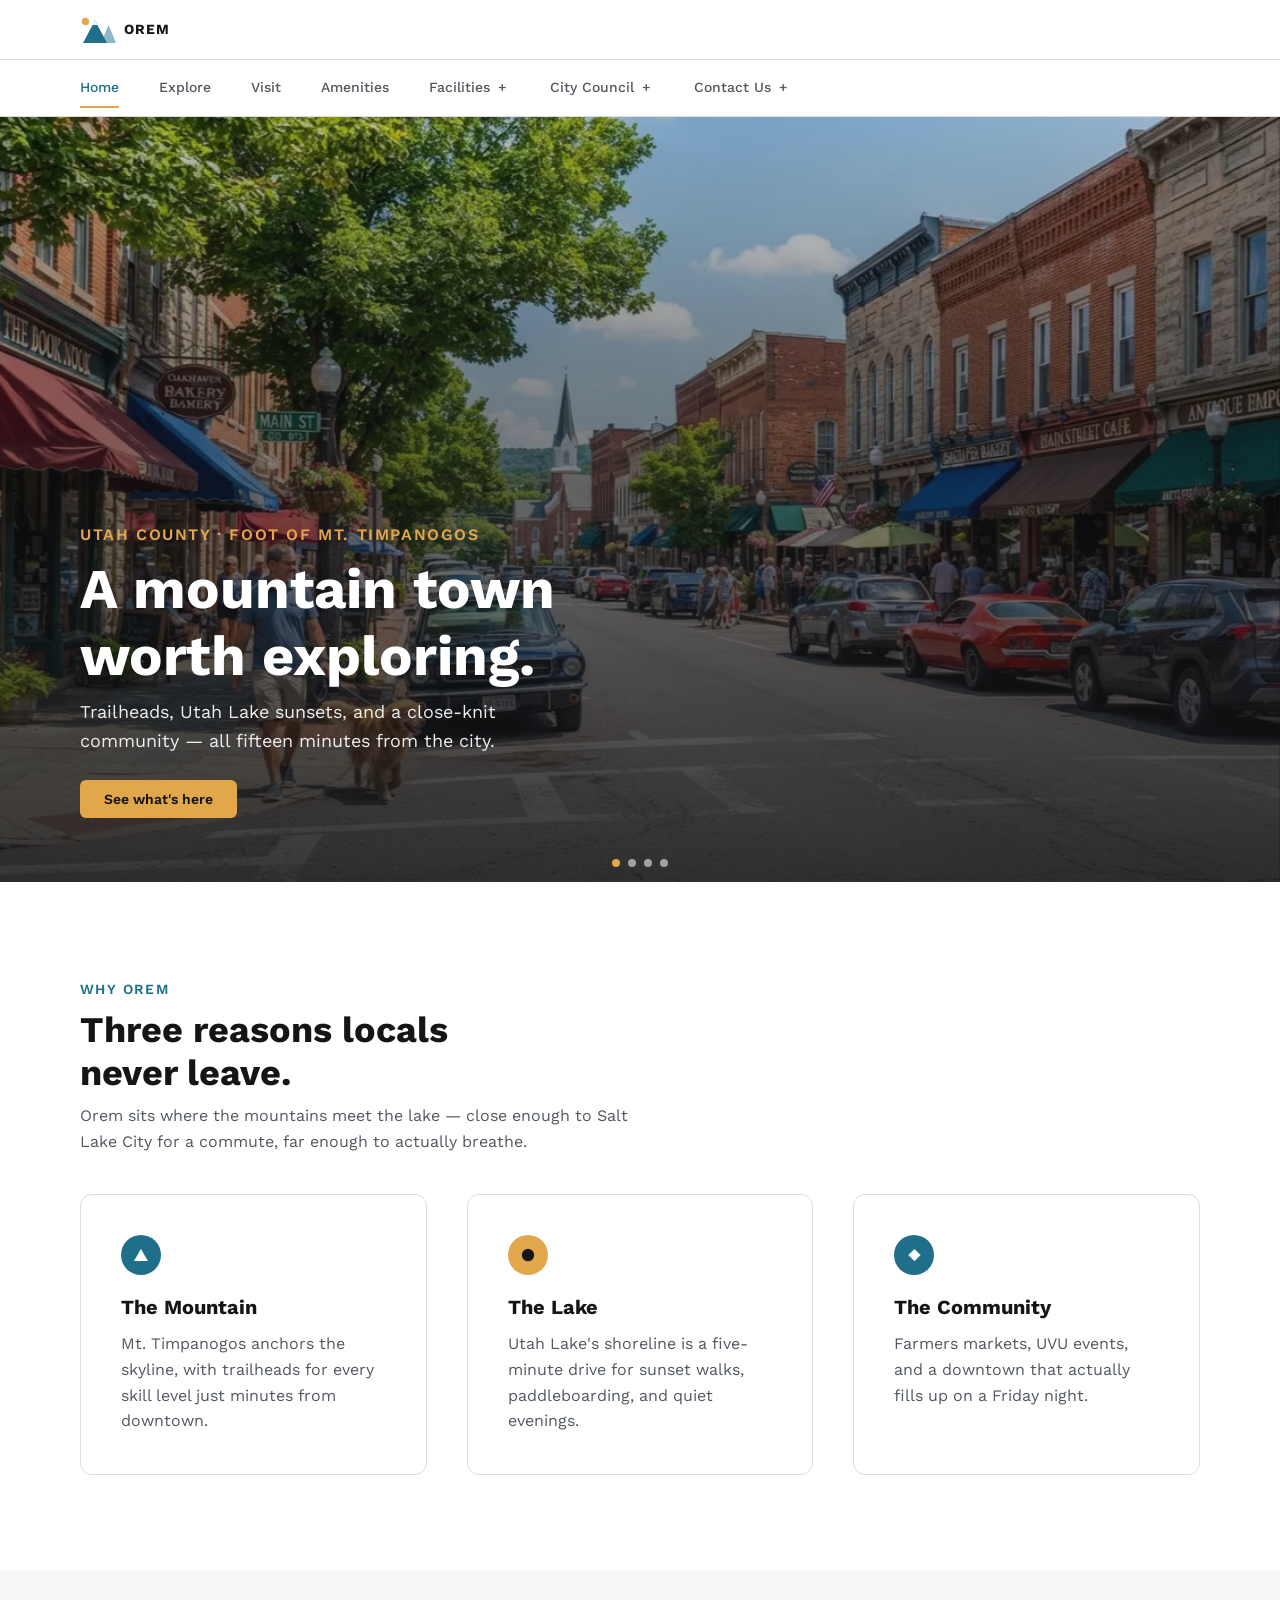
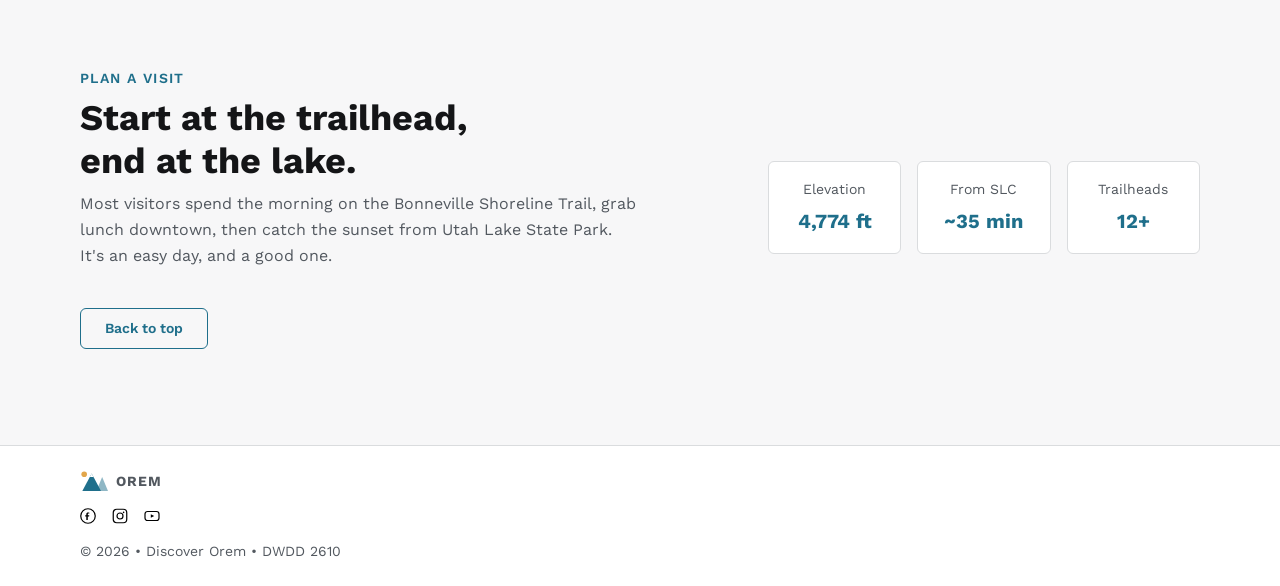
==== commit a392c6a1: "changes" ====
--- a/index.html
+++ b/index.html
@@ -78,6 +78,12 @@
         <li class="menu-item-has-children"><a href="#">City Council</a>
           <ul>
             <li><a href="meetings.html">Meetings</a></li>
+            <li><a href="council-members.html">Council Members</a></li>
+          </ul>
+        </li>
+        <li class="menu-item-has-children"><a href="#">Contact Us</a>
+          <ul>
+            <li><a href="report-street-lamp.html">Report Street Lamp</a></li>
           </ul>
         </li>
       </ul>
--- a/styles/styles.min.css
+++ b/styles/styles.min.css
@@ -1 +1 @@
-*,*::before,*::after{box-sizing:border-box}html{-webkit-text-size-adjust:100%;text-size-adjust:100%;scroll-behavior:smooth}body{margin:0;min-height:100vh}h1,h2,h3,h4,h5,h6,p,figure,blockquote,dl,dd{margin:0}ul,ol{margin:0;padding:0;list-style:none}img,picture,svg,video{display:block;max-width:100%;height:auto}a{color:inherit;text-decoration:none}button,input,select,textarea{font:inherit;color:inherit;background:none;border:none}button{cursor:pointer}table{border-collapse:collapse;border-spacing:0}:focus-visible{outline:3px solid currentColor;outline-offset:2px}body{font-family:"Work Sans",-apple-system,BlinkMacSystemFont,"Segoe UI",sans-serif;font-size:1rem;line-height:1.6;color:#141517;background-color:#fff}.container{width:100%;max-width:1200px;margin-inline:auto;padding-inline:1rem}.skip-link{position:absolute;top:-100%;left:0;background:#1f6f8b;color:#fff;padding:.5rem 1rem;z-index:100}.skip-link:focus{top:0}.site-header{background-color:#fff;border-bottom:1px solid #dadcde;position:sticky;top:0;z-index:10}.site-header__inner{display:flex;align-items:center;justify-content:space-between;gap:.5rem;padding-block:.5rem}.brand{display:flex;align-items:center;gap:.5rem}.brand__name{font-weight:700;letter-spacing:0.08em;font-size:.875rem}.hamburger-button{position:relative;display:block;width:24px;height:18px;background:transparent;border:none;padding:0;margin:0;cursor:pointer;color:#141517}.hamburger-button::before{content:"";position:absolute;top:0;left:0;width:100%;height:2px;background-color:currentColor;border-radius:2px;box-shadow:0 7px 0 currentColor, 0 14px 0 currentColor}.hamburger-button:focus-visible{outline:2px solid #1f6f8b;outline-offset:4px}.primary-nav{position:relative;z-index:999;border-bottom:1px solid #dadcde;background-color:#fff}.primary-nav .site-nav{display:none;flex-direction:column;padding-block:.5rem}.primary-nav .site-nav li ul{margin:0;padding:0;list-style-type:none}.primary-nav.is-open .site-nav{display:flex}.site-nav a{display:block;font-weight:500;font-size:.875rem;color:#52585f;padding-block:.5rem;border-bottom:2px solid transparent;transition:color 0.15s ease, border-color 0.15s ease}.site-nav a:hover,.site-nav a:focus-visible{color:#141517}.site-nav li.current-menu-item a{color:#1f6f8b;border-bottom-color:#e2a64b}.site-nav li ul a{text-transform:capitalize;font-size:0.8125rem;padding-left:15px}.site-nav .current-menu-parent>a{background-color:#edeeef;color:#1f6f8b}.site-nav .menu-item-has-children>a{display:grid;grid-template-columns:auto 16px;justify-content:start;gap:0.25rem}.site-nav .menu-item-has-children>a::after{content:"+";text-align:center}.site-nav .menu-item-has-children:hover>a::after,.site-nav .menu-item-has-children:focus-within>a::after{content:"\2014"}.site-nav .menu-item-has-children>ul{display:none}.site-nav .menu-item-has-children:hover>ul,.site-nav .menu-item-has-children:focus-within>ul{display:block}.button{display:inline-block;padding:.5rem 1.5rem;border-radius:6px;font-weight:600;font-size:.875rem;transition:transform 0.15s ease, background-color 0.15s ease}.button:hover,.button:focus-visible{transform:translateY(-1px)}.button--primary{background-color:#e2a64b;color:#141517}.button--secondary{background-color:transparent;color:#1f6f8b;border:1px solid #1f6f8b}.hero{position:relative;min-height:70vh;display:flex;align-items:flex-end;overflow:hidden;background-color:#141517}.hero__media{position:absolute;inset:0;background-color:#141517}.hero__scrim{position:absolute;inset:0;background:linear-gradient(to top, rgba(20,21,23,0.75), rgba(20,21,23,0.1) 60%)}.hero__content{position:relative;z-index:1;color:#fff;padding-block:4rem 2.5rem}.hero__eyebrow{text-transform:uppercase;letter-spacing:0.1em;font-size:.875rem;font-weight:600;color:#e2a64b;margin-bottom:.5rem}.hero__title{font-size:2.25rem;font-weight:700;line-height:1.2;max-width:14ch;margin-bottom:.5rem}.hero__subtitle{max-width:42ch;color:#edeeef;margin-bottom:1.5rem}.section{padding-block:4rem}.section--alt{background-color:#f7f7f8}.section__eyebrow{text-transform:uppercase;letter-spacing:0.1em;font-size:.875rem;font-weight:600;color:#1f6f8b;margin-bottom:.5rem}.section__title{font-size:1.75rem;font-weight:700;line-height:1.2;max-width:20ch;margin-bottom:.5rem}.section__lede{max-width:56ch;color:#52585f;margin-bottom:2.5rem}.card-grid{display:grid;grid-template-columns:1fr;gap:1.5rem}.card{background-color:#fff;border:1px solid #dadcde;border-radius:12px;padding:1.5rem}.card__icon{display:inline-flex;align-items:center;justify-content:center;width:2.5rem;height:2.5rem;border-radius:50%;font-size:1.125rem;margin-bottom:1rem;color:#fff}.card__icon--primary{background-color:#1f6f8b}.card__icon--secondary{background-color:#e2a64b;color:#141517}.card__title{font-size:1.25rem;font-weight:700;margin-bottom:.5rem}.card__text{color:#52585f}.visit{display:grid;gap:2.5rem}.stat-list{display:grid;grid-template-columns:repeat(3, 1fr);gap:1rem}.stat{background-color:#fff;border-radius:6px;padding:1rem;text-align:center;border:1px solid #dadcde}.stat__label{display:block;font-size:.875rem;color:#52585f;margin-bottom:0.25rem}.stat__value{display:block;font-size:1.25rem;font-weight:700;color:#1f6f8b;margin:0}.site-footer{clear:both;border-top:1px solid #dadcde;padding-block:1.5rem}.site-footer__inner{display:flex;flex-direction:column;align-items:flex-start;gap:1rem}.brand--footer .brand__name{color:#52585f}.social{display:flex;gap:1rem}.social a{display:inline-flex;color:#52585f;transition:color 0.15s ease}.social a:hover,.social a:focus-visible{color:#1f6f8b}.site-footer__copy{font-size:.875rem;color:#52585f}main.page{max-width:1200px;margin-inline:auto;padding:4rem 1rem}main>h1{font-size:2.25rem;font-weight:700;line-height:1.2;margin-bottom:1.5rem}main>h2{font-size:1.75rem;font-weight:700;line-height:1.2;margin-block:2.5rem .5rem}main>h3{font-size:1.25rem;font-weight:600;margin-block:1.5rem .5rem}main>p{max-width:65ch;color:#52585f;margin-bottom:1rem}main>ul{margin-bottom:1.5rem}main>ul li{position:relative;padding-left:1.5rem;margin-bottom:.5rem;color:#52585f}main>ul li::before{content:"\2713";position:absolute;left:0;font-weight:700;color:#1f6f8b}main>img{display:block;width:100%;height:auto;margin-bottom:1.5rem;border-radius:12px}main>address{font-style:normal;line-height:1.6;color:#141517;padding-left:1rem;border-left:4px solid #e2a64b;margin-block:1.5rem}.swiper{width:100%;height:100%}.hero .swiper.hero__media{position:absolute;z-index:0}.swiper-slide picture{display:block;height:100%}.swiper-slide img{display:block;width:100%;height:100%;object-fit:cover}.hero{--swiper-theme-color: #e2a64b;--swiper-pagination-bullet-inactive-color: #edeeef;--swiper-pagination-bullet-inactive-opacity: 0.6}.hero .swiper-pagination{z-index:2}.hero__scrim{pointer-events:none;background:linear-gradient(to top, rgba(20,21,23,0.85), rgba(20,21,23,0.45) 70%, rgba(20,21,23,0.2))}.hero-video{position:relative;margin-bottom:2.5rem;border-radius:12px;overflow:hidden}.hero-video video{display:block;width:100%;height:auto}.hero-video a{position:absolute;right:6px;bottom:6px;padding:0.25rem 0.5rem;font-size:0.75rem;font-weight:600;line-height:1.3;text-decoration:none;color:#141517;background-color:#e2a64b;border:1px solid #141517;border-radius:4px;box-shadow:0 2px 6px rgba(20,21,23,0.35);transition:background-color 0.15s ease}.hero-video a:hover,.hero-video a:focus-visible{background-color:#fff}.card-1{display:flex;flex-direction:column;gap:.5rem;padding:1rem;background-color:#fff;border:1px solid #dadcde;border-radius:12px;box-shadow:0 2px 8px rgba(20,21,23,0.06)}.card-1 span{font-size:1.25rem;font-weight:700;line-height:1.2;color:#141517}.card-1 img{display:block;width:100%;height:auto;border-radius:6px}.card-1 a{align-self:flex-start;margin-top:.5rem;font-weight:600;font-size:.875rem;color:#1f6f8b;border-bottom:2px solid #e2a64b;transition:color 0.15s ease}.card-1 a:hover,.card-1 a:focus-visible{color:#141517}.grid-1,.grid-2,.grid-3{display:grid;grid-template-columns:1fr;gap:1.5rem;margin-bottom:2.5rem}.agenda{counter-reset:agenda-item;margin-bottom:2.5rem;padding:1.5rem 1rem;background-color:#f7f7f8;border-top:4px solid #1f6f8b;border-radius:0 0 12px 12px}.agenda p{max-width:65ch;margin-bottom:.5rem;color:#52585f}.agenda strong{color:#141517;font-weight:600}.agenda ul{margin:0 0 1rem 2.75rem;padding:0;list-style:none}.agenda li{position:relative;max-width:65ch;padding-left:1rem;margin-bottom:0.25rem;color:#52585f}.agenda li::before{content:"\2013";position:absolute;left:0;color:#e2a64b;font-weight:700}.agenda .step+p{margin-left:2.75rem}.agenda .step{counter-increment:agenda-item;display:grid;grid-template-columns:2rem 1fr;align-items:center;gap:0.75rem;margin-top:1.5rem;padding-top:1rem;border-top:1px solid #dadcde;font-size:1.125rem;font-weight:700;line-height:1.2;color:#141517}.agenda .step::before{content:counter(agenda-item);display:grid;place-items:center;width:2rem;height:2rem;border-radius:50%;background-color:#1f6f8b;color:#fff;font-size:.875rem}.downloads{margin-bottom:2.5rem}.downloads details{margin-bottom:1rem;border:1px solid #dadcde;border-radius:12px;background-color:#fff}.downloads details[open]{padding-bottom:1rem}.downloads summary{padding:1rem;font-size:1.25rem;font-weight:700;color:#1f6f8b;cursor:pointer}.downloads summary::marker{color:#e2a64b}.downloads div{display:grid;gap:.5rem;padding-inline:1rem}.downloads a{display:grid;grid-template-columns:24px 1fr auto;align-items:center;gap:0.75rem;padding:0.75rem 1rem;border:1px solid #dadcde;border-radius:6px;background-color:#f7f7f8;font-weight:500;color:#141517;transition:background-color 0.15s ease, border-color 0.15s ease, transform 0.15s ease}.downloads a::before{content:"";width:24px;height:24px;background:url("../images/pdf.svg") center/contain no-repeat}.downloads a::after{content:"\2193";font-weight:700;color:#1f6f8b}.downloads a:hover,.downloads a:focus-visible{border-color:#e2a64b;background-color:#edeeef;transform:translateY(-1px)}@media (min-width: 25rem){.grid-2,.grid-3{grid-template-columns:1fr 1fr}}@media (min-width: 50rem){.grid-3{grid-template-columns:1fr 1fr 1fr}}@media (min-width: 36rem){.downloads div{grid-template-columns:1fr 1fr}}@media (min-width: 56rem){.downloads div{grid-template-columns:1fr 1fr 1fr}}@media (min-width: 80rem){.downloads div{grid-template-columns:1fr 1fr 1fr 1fr}}@media (min-width: 48rem){.container{padding-inline:2.5rem}.hamburger-button{display:none}.primary-nav .site-nav{display:flex;flex-direction:row;gap:2.5rem;padding-block:.5rem}.primary-nav{position:sticky;top:0}.site-header{position:static}.site-nav>li{position:relative}.site-nav>li>ul{position:absolute;top:100%;left:0;min-width:12rem;padding-block:.5rem;background-color:#edeeef;border-radius:0 0 6px 6px;box-shadow:0 6px 12px rgba(20,21,23,0.15)}.site-nav li ul a{padding-inline:1rem}.site-nav .current-menu-parent>a{padding-inline:.5rem;border-radius:6px 6px 0 0}.hero{min-height:60vh}.hero__title{font-size:2.75rem;max-width:16ch}.card-grid{grid-template-columns:repeat(2, 1fr)}.visit{grid-template-columns:3fr 2fr;align-items:center}.hero-video a{right:20px;bottom:20px;padding:.5rem 1.5rem;font-size:1rem;border-width:2px;border-radius:6px}main.page{padding-inline:2.5rem}main>h1{font-size:2.75rem}main>img{float:right;width:50%;margin:0 0 1.5rem 2.5rem}.agenda{padding:2.5rem}}@media (min-width: 64rem){.site-header__inner{padding-block:1rem}.hero{min-height:85vh}.hero__content{padding-block:6rem 4rem}.hero__eyebrow{font-size:1rem}.hero__title{font-size:3.5rem;max-width:18ch}.hero__subtitle{font-size:1.125rem}.section{padding-block:6rem}.section__title{font-size:2.25rem}.card-grid{grid-template-columns:repeat(3, 1fr);gap:2.5rem}.card{padding:2.5rem}}@media (min-width: 90rem){.hero__title{font-size:4rem}.section__lede{font-size:1.125rem}.stat__value{font-size:1.75rem}}
+*,*::before,*::after{box-sizing:border-box}html{-webkit-text-size-adjust:100%;text-size-adjust:100%;scroll-behavior:smooth}body{margin:0;min-height:100vh}h1,h2,h3,h4,h5,h6,p,figure,blockquote,dl,dd{margin:0}ul,ol{margin:0;padding:0;list-style:none}img,picture,svg,video{display:block;max-width:100%;height:auto}a{color:inherit;text-decoration:none}button,input,select,textarea{font:inherit;color:inherit;background:none;border:none}button{cursor:pointer}table{border-collapse:collapse;border-spacing:0}:focus-visible{outline:3px solid currentColor;outline-offset:2px}body{font-family:"Work Sans",-apple-system,BlinkMacSystemFont,"Segoe UI",sans-serif;font-size:1rem;line-height:1.6;color:#141517;background-color:#fff}.container{width:100%;max-width:1200px;margin-inline:auto;padding-inline:1rem}.skip-link{position:absolute;top:-100%;left:0;background:#1f6f8b;color:#fff;padding:.5rem 1rem;z-index:100}.skip-link:focus{top:0}.site-header{background-color:#fff;border-bottom:1px solid #dadcde;position:sticky;top:0;z-index:10}.site-header__inner{display:flex;align-items:center;justify-content:space-between;gap:.5rem;padding-block:.5rem}.brand{display:flex;align-items:center;gap:.5rem}.brand__name{font-weight:700;letter-spacing:0.08em;font-size:.875rem}.hamburger-button{position:relative;display:block;width:24px;height:18px;background:transparent;border:none;padding:0;margin:0;cursor:pointer;color:#141517}.hamburger-button::before{content:"";position:absolute;top:0;left:0;width:100%;height:2px;background-color:currentColor;border-radius:2px;box-shadow:0 7px 0 currentColor, 0 14px 0 currentColor}.hamburger-button:focus-visible{outline:2px solid #1f6f8b;outline-offset:4px}.primary-nav{position:relative;z-index:999;border-bottom:1px solid #dadcde;background-color:#fff}.primary-nav .site-nav{display:none;flex-direction:column;padding-block:.5rem}.primary-nav .site-nav li ul{margin:0;padding:0;list-style-type:none}.primary-nav.is-open .site-nav{display:flex}.site-nav a{display:block;font-weight:500;font-size:.875rem;color:#52585f;padding-block:.5rem;border-bottom:2px solid transparent;transition:color 0.15s ease, border-color 0.15s ease}.site-nav a:hover,.site-nav a:focus-visible{color:#141517}.site-nav li.current-menu-item a{color:#1f6f8b;border-bottom-color:#e2a64b}.site-nav li ul a{text-transform:capitalize;font-size:0.8125rem;padding-left:15px}.site-nav .current-menu-parent>a{background-color:#edeeef;color:#1f6f8b}.site-nav .menu-item-has-children>a{display:grid;grid-template-columns:auto 16px;justify-content:start;gap:0.25rem}.site-nav .menu-item-has-children>a::after{content:"+";text-align:center}.site-nav .menu-item-has-children:hover>a::after,.site-nav .menu-item-has-children:focus-within>a::after{content:"\2014"}.site-nav .menu-item-has-children>ul{display:none}.site-nav .menu-item-has-children:hover>ul,.site-nav .menu-item-has-children:focus-within>ul{display:block}.button{display:inline-block;padding:.5rem 1.5rem;border-radius:6px;font-weight:600;font-size:.875rem;transition:transform 0.15s ease, background-color 0.15s ease}.button:hover,.button:focus-visible{transform:translateY(-1px)}.button--primary{background-color:#e2a64b;color:#141517}.button--secondary{background-color:transparent;color:#1f6f8b;border:1px solid #1f6f8b}.hero{position:relative;min-height:70vh;display:flex;align-items:flex-end;overflow:hidden;background-color:#141517}.hero__media{position:absolute;inset:0;background-color:#141517}.hero__scrim{position:absolute;inset:0;background:linear-gradient(to top, rgba(20,21,23,0.75), rgba(20,21,23,0.1) 60%)}.hero__content{position:relative;z-index:1;color:#fff;padding-block:4rem 2.5rem}.hero__eyebrow{text-transform:uppercase;letter-spacing:0.1em;font-size:.875rem;font-weight:600;color:#e2a64b;margin-bottom:.5rem}.hero__title{font-size:2.25rem;font-weight:700;line-height:1.2;max-width:14ch;margin-bottom:.5rem}.hero__subtitle{max-width:42ch;color:#edeeef;margin-bottom:1.5rem}.section{padding-block:4rem}.section--alt{background-color:#f7f7f8}.section__eyebrow{text-transform:uppercase;letter-spacing:0.1em;font-size:.875rem;font-weight:600;color:#1f6f8b;margin-bottom:.5rem}.section__title{font-size:1.75rem;font-weight:700;line-height:1.2;max-width:20ch;margin-bottom:.5rem}.section__lede{max-width:56ch;color:#52585f;margin-bottom:2.5rem}.card-grid{display:grid;grid-template-columns:1fr;gap:1.5rem}.card{background-color:#fff;border:1px solid #dadcde;border-radius:12px;padding:1.5rem}.card__icon{display:inline-flex;align-items:center;justify-content:center;width:2.5rem;height:2.5rem;border-radius:50%;font-size:1.125rem;margin-bottom:1rem;color:#fff}.card__icon--primary{background-color:#1f6f8b}.card__icon--secondary{background-color:#e2a64b;color:#141517}.card__title{font-size:1.25rem;font-weight:700;margin-bottom:.5rem}.card__text{color:#52585f}.visit{display:grid;gap:2.5rem}.stat-list{display:grid;grid-template-columns:repeat(3, 1fr);gap:1rem}.stat{background-color:#fff;border-radius:6px;padding:1rem;text-align:center;border:1px solid #dadcde}.stat__label{display:block;font-size:.875rem;color:#52585f;margin-bottom:0.25rem}.stat__value{display:block;font-size:1.25rem;font-weight:700;color:#1f6f8b;margin:0}.site-footer{clear:both;border-top:1px solid #dadcde;padding-block:1.5rem}.site-footer__inner{display:flex;flex-direction:column;align-items:flex-start;gap:1rem}.brand--footer .brand__name{color:#52585f}.social{display:flex;gap:1rem}.social a{display:inline-flex;color:#52585f;transition:color 0.15s ease}.social a:hover,.social a:focus-visible{color:#1f6f8b}.site-footer__copy{font-size:.875rem;color:#52585f}main.page{max-width:1200px;margin-inline:auto;padding:4rem 1rem}main>h1{font-size:2.25rem;font-weight:700;line-height:1.2;margin-bottom:1.5rem}main>h2{font-size:1.75rem;font-weight:700;line-height:1.2;margin-block:2.5rem .5rem}main>h3{font-size:1.25rem;font-weight:600;margin-block:1.5rem .5rem}main>p{max-width:65ch;color:#52585f;margin-bottom:1rem}main>ul{margin-bottom:1.5rem}main>ul li{position:relative;padding-left:1.5rem;margin-bottom:.5rem;color:#52585f}main>ul li::before{content:"\2713";position:absolute;left:0;font-weight:700;color:#1f6f8b}main>img{display:block;width:100%;height:auto;margin-bottom:1.5rem;border-radius:12px}main>address{font-style:normal;line-height:1.6;color:#141517;padding-left:1rem;border-left:4px solid #e2a64b;margin-block:1.5rem}.swiper{width:100%;height:100%}.hero .swiper.hero__media{position:absolute;z-index:0}.swiper-slide picture{display:block;height:100%}.swiper-slide img{display:block;width:100%;height:100%;object-fit:cover}.hero{--swiper-theme-color: #e2a64b;--swiper-pagination-bullet-inactive-color: #edeeef;--swiper-pagination-bullet-inactive-opacity: 0.6}.hero .swiper-pagination{z-index:2}.hero__scrim{pointer-events:none;background:linear-gradient(to top, rgba(20,21,23,0.85), rgba(20,21,23,0.45) 70%, rgba(20,21,23,0.2))}.hero-video{position:relative;margin-bottom:2.5rem;border-radius:12px;overflow:hidden}.hero-video video{display:block;width:100%;height:auto}.hero-video a{position:absolute;right:6px;bottom:6px;padding:0.25rem 0.5rem;font-size:0.75rem;font-weight:600;line-height:1.3;text-decoration:none;color:#141517;background-color:#e2a64b;border:1px solid #141517;border-radius:4px;box-shadow:0 2px 6px rgba(20,21,23,0.35);transition:background-color 0.15s ease}.hero-video a:hover,.hero-video a:focus-visible{background-color:#fff}.card-1{display:flex;flex-direction:column;gap:.5rem;padding:1rem;background-color:#fff;border:1px solid #dadcde;border-radius:12px;box-shadow:0 2px 8px rgba(20,21,23,0.06)}.card-1 span{font-size:1.25rem;font-weight:700;line-height:1.2;color:#141517}.card-1 img{display:block;width:100%;height:auto;border-radius:6px}.card-1 a{align-self:flex-start;margin-top:.5rem;font-weight:600;font-size:.875rem;color:#1f6f8b;border-bottom:2px solid #e2a64b;transition:color 0.15s ease}.card-1 a:hover,.card-1 a:focus-visible{color:#141517}.grid-1,.grid-2,.grid-3{display:grid;grid-template-columns:1fr;gap:1.5rem;margin-bottom:2.5rem}.agenda{counter-reset:agenda-item;margin-bottom:2.5rem;padding:1.5rem 1rem;background-color:#f7f7f8;border-top:4px solid #1f6f8b;border-radius:0 0 12px 12px}.agenda p{max-width:65ch;margin-bottom:.5rem;color:#52585f}.agenda strong{color:#141517;font-weight:600}.agenda ul{margin:0 0 1rem 2.75rem;padding:0;list-style:none}.agenda li{position:relative;max-width:65ch;padding-left:1rem;margin-bottom:0.25rem;color:#52585f}.agenda li::before{content:"\2013";position:absolute;left:0;color:#e2a64b;font-weight:700}.agenda .step+p{margin-left:2.75rem}.agenda .step{counter-increment:agenda-item;display:grid;grid-template-columns:2rem 1fr;align-items:center;gap:0.75rem;margin-top:1.5rem;padding-top:1rem;border-top:1px solid #dadcde;font-size:1.125rem;font-weight:700;line-height:1.2;color:#141517}.agenda .step::before{content:counter(agenda-item);display:grid;place-items:center;width:2rem;height:2rem;border-radius:50%;background-color:#1f6f8b;color:#fff;font-size:.875rem}.downloads{margin-bottom:2.5rem}.downloads details{margin-bottom:1rem;border:1px solid #dadcde;border-radius:12px;background-color:#fff}.downloads details[open]{padding-bottom:1rem}.downloads summary{padding:1rem;font-size:1.25rem;font-weight:700;color:#1f6f8b;cursor:pointer}.downloads summary::marker{color:#e2a64b}.downloads div{display:grid;gap:.5rem;padding-inline:1rem}.downloads a{display:grid;grid-template-columns:24px 1fr auto;align-items:center;gap:0.75rem;padding:0.75rem 1rem;border:1px solid #dadcde;border-radius:6px;background-color:#f7f7f8;font-weight:500;color:#141517;transition:background-color 0.15s ease, border-color 0.15s ease, transform 0.15s ease}.downloads a::before{content:"";width:24px;height:24px;background:url("../images/pdf.svg") center/contain no-repeat}.downloads a::after{content:"\2193";font-weight:700;color:#1f6f8b}.downloads a:hover,.downloads a:focus-visible{border-color:#e2a64b;background-color:#edeeef;transform:translateY(-1px)}.employees{display:grid;gap:2.5rem;margin-block:2.5rem}.employees section{display:grid;gap:1.5rem;padding:1.5rem;background-color:#fff;border:1px solid #dadcde;border-top:4px solid #e2a64b;border-radius:12px;box-shadow:0 2px 8px rgba(20,21,23,0.06)}.employees h2{margin-bottom:.5rem;padding-bottom:0.25rem;border-bottom:2px solid #e2a64b;font-size:.875rem;font-weight:600;letter-spacing:0.08em;text-transform:uppercase;color:#52585f}.employees div:first-child h2{margin-bottom:0;padding-bottom:0;border-bottom:none;font-size:1.25rem;font-weight:700;letter-spacing:normal;text-transform:none;line-height:1.2;color:#141517}.employees div:first-child p{margin-bottom:1rem;font-size:.875rem;font-weight:600;letter-spacing:0.06em;text-transform:uppercase;color:#1f6f8b}.employees img{display:block;width:100%;height:auto;border-radius:6px}.employees .email,.employees .phone{display:grid;grid-template-columns:16px 1fr;align-items:center;gap:.5rem;padding-block:0.375rem;font-size:.875rem;font-weight:500;color:#1f6f8b;overflow-wrap:anywhere}.employees .email::before,.employees .phone::before{content:"";width:16px;height:16px}.employees .email:hover,.employees .email:focus-visible,.employees .phone:hover,.employees .phone:focus-visible{color:#141517;text-decoration:underline}.employees .email::before{background:url("../images/envelope.svg") center/contain no-repeat}.employees .phone::before{background:url("../images/phone.svg") center/contain no-repeat}.employees ul{margin:0;padding:0;list-style:none}.employees li{position:relative;padding-left:1rem;margin-bottom:0.375rem;font-size:.875rem;color:#52585f}.employees li::before{content:"\2013";position:absolute;left:0;font-weight:700;color:#e2a64b}.wpcf7{max-width:40rem;margin-block:2.5rem}.wpcf7 .hidden-fields-container,.wpcf7 .screen-reader-response,.wpcf7 .kc-honeypot{display:none}.wpcf7 form{padding:1.5rem;background-color:#f7f7f8;border-top:4px solid #e2a64b;border-radius:0 0 12px 12px}.wpcf7 h2,.wpcf7 .cf7ic_instructions{display:block;margin:1.5rem 0 0.375rem;font-size:1rem;font-weight:600;line-height:1.2;color:#141517}.wpcf7 h2:first-of-type{margin-top:0}.wpcf7 label{cursor:pointer}.wpcf7 input[type="text"],.wpcf7 input[type="tel"],.wpcf7 input[type="email"],.wpcf7 textarea{display:block;width:100%;padding:0.625rem 0.75rem;background-color:#fff;border:1px solid #93989e;border-radius:6px;font-size:1rem;transition:border-color 0.15s ease}.wpcf7 input[type="text"]:focus-visible,.wpcf7 input[type="tel"]:focus-visible,.wpcf7 input[type="email"]:focus-visible,.wpcf7 textarea:focus-visible{border-color:#1f6f8b;outline:3px solid rgba(31,111,139,0.35);outline-offset:0}.wpcf7 input[type="text"]::placeholder,.wpcf7 input[type="tel"]::placeholder,.wpcf7 input[type="email"]::placeholder,.wpcf7 textarea::placeholder{color:#6e747b}.wpcf7 textarea{height:7rem;resize:vertical}.wpcf7 .wpcf7-checkbox{display:grid;gap:.5rem}.wpcf7 .wpcf7-list-item{display:block;margin:0}.wpcf7 .wpcf7-list-item label{display:inline-flex;align-items:center;gap:.5rem}.wpcf7 input[type="checkbox"],.wpcf7 input[type="radio"]{width:1.125rem;height:1.125rem;accent-color:#1f6f8b}.wpcf7 .captcha-image{display:flex;flex-wrap:wrap;align-items:center;gap:.5rem}.wpcf7 .captcha-image .cf7ic_instructions{flex-basis:100%}.wpcf7 .captcha-image .cf7ic_instructions span{color:#1f6f8b}.wpcf7 .captcha-image label{display:inline-flex;align-items:center;gap:0.375rem;padding:0.375rem 0.75rem;background-color:#fff;border:1px solid #dadcde;border-radius:6px}.wpcf7 .captcha-image svg{width:1.5rem;height:1.5rem;color:#141517}.wpcf7 .kc-option-text{position:absolute;width:1px;height:1px;overflow:hidden;clip-path:inset(50%);white-space:nowrap}.wpcf7 .wpcf7-submit{width:100%;margin-top:2.5rem;padding:0.75rem 1.5rem;background-color:#e2a64b;border:2px solid #e2a64b;border-radius:6px;font-weight:600;color:#141517;cursor:pointer;transition:background-color 0.15s ease, color 0.15s ease}.wpcf7 .wpcf7-submit:hover,.wpcf7 .wpcf7-submit:focus-visible{background-color:#1f6f8b;border-color:#1f6f8b;color:#fff}.wpcf7 .wpcf7-not-valid{border-color:#b42318}.wpcf7 .wpcf7-not-valid-tip{display:block;margin-top:0.25rem;font-size:.875rem;font-weight:600;color:#b42318}.wpcf7 .wpcf7-response-output{margin-top:1.5rem;padding:1rem;border:2px solid #b42318;border-radius:6px;background-color:#fdecea;font-weight:600;text-align:center;color:#b42318}.wpcf7 .wpcf7-response-output:empty{display:none}.wpcf7 form.sent .wpcf7-response-output{border-color:#1b6e3a;background-color:#e8f5ec;color:#1b6e3a}@media (min-width: 25rem){.grid-2,.grid-3{grid-template-columns:1fr 1fr}}@media (min-width: 50rem){.grid-3{grid-template-columns:1fr 1fr 1fr}}@media (min-width: 36rem){.downloads div{grid-template-columns:1fr 1fr}}@media (min-width: 56rem){.downloads div{grid-template-columns:1fr 1fr 1fr}}@media (min-width: 80rem){.downloads div{grid-template-columns:1fr 1fr 1fr 1fr}}@media (min-width: 32rem){.employees section{grid-template-columns:1fr 1fr}.employees section div:nth-child(3){grid-column:span 2}}@media (min-width: 54rem){.employees section{grid-template-columns:1fr 1fr 1fr}.employees section div:nth-child(3){grid-column:span 1}}@media (min-width: 48rem){.container{padding-inline:2.5rem}.hamburger-button{display:none}.primary-nav .site-nav{display:flex;flex-direction:row;gap:2.5rem;padding-block:.5rem}.primary-nav{position:sticky;top:0}.site-header{position:static}.site-nav>li{position:relative}.site-nav>li>ul{position:absolute;top:100%;left:0;min-width:12rem;padding-block:.5rem;background-color:#edeeef;border-radius:0 0 6px 6px;box-shadow:0 6px 12px rgba(20,21,23,0.15)}.site-nav li ul a{padding-inline:1rem}.site-nav .current-menu-parent>a{padding-inline:.5rem;border-radius:6px 6px 0 0}.hero{min-height:60vh}.hero__title{font-size:2.75rem;max-width:16ch}.card-grid{grid-template-columns:repeat(2, 1fr)}.visit{grid-template-columns:3fr 2fr;align-items:center}.hero-video a{right:20px;bottom:20px;padding:.5rem 1.5rem;font-size:1rem;border-width:2px;border-radius:6px}main.page{padding-inline:2.5rem}main>h1{font-size:2.75rem}main>img{float:right;width:50%;margin:0 0 1.5rem 2.5rem}.agenda{padding:2.5rem}.wpcf7 form{padding:2.5rem}.wpcf7 .wpcf7-submit{width:auto}}@media (min-width: 64rem){.site-header__inner{padding-block:1rem}.hero{min-height:85vh}.hero__content{padding-block:6rem 4rem}.hero__eyebrow{font-size:1rem}.hero__title{font-size:3.5rem;max-width:18ch}.hero__subtitle{font-size:1.125rem}.section{padding-block:6rem}.section__title{font-size:2.25rem}.card-grid{grid-template-columns:repeat(3, 1fr);gap:2.5rem}.card{padding:2.5rem}}@media (min-width: 90rem){.hero__title{font-size:4rem}.section__lede{font-size:1.125rem}.stat__value{font-size:1.75rem}}
